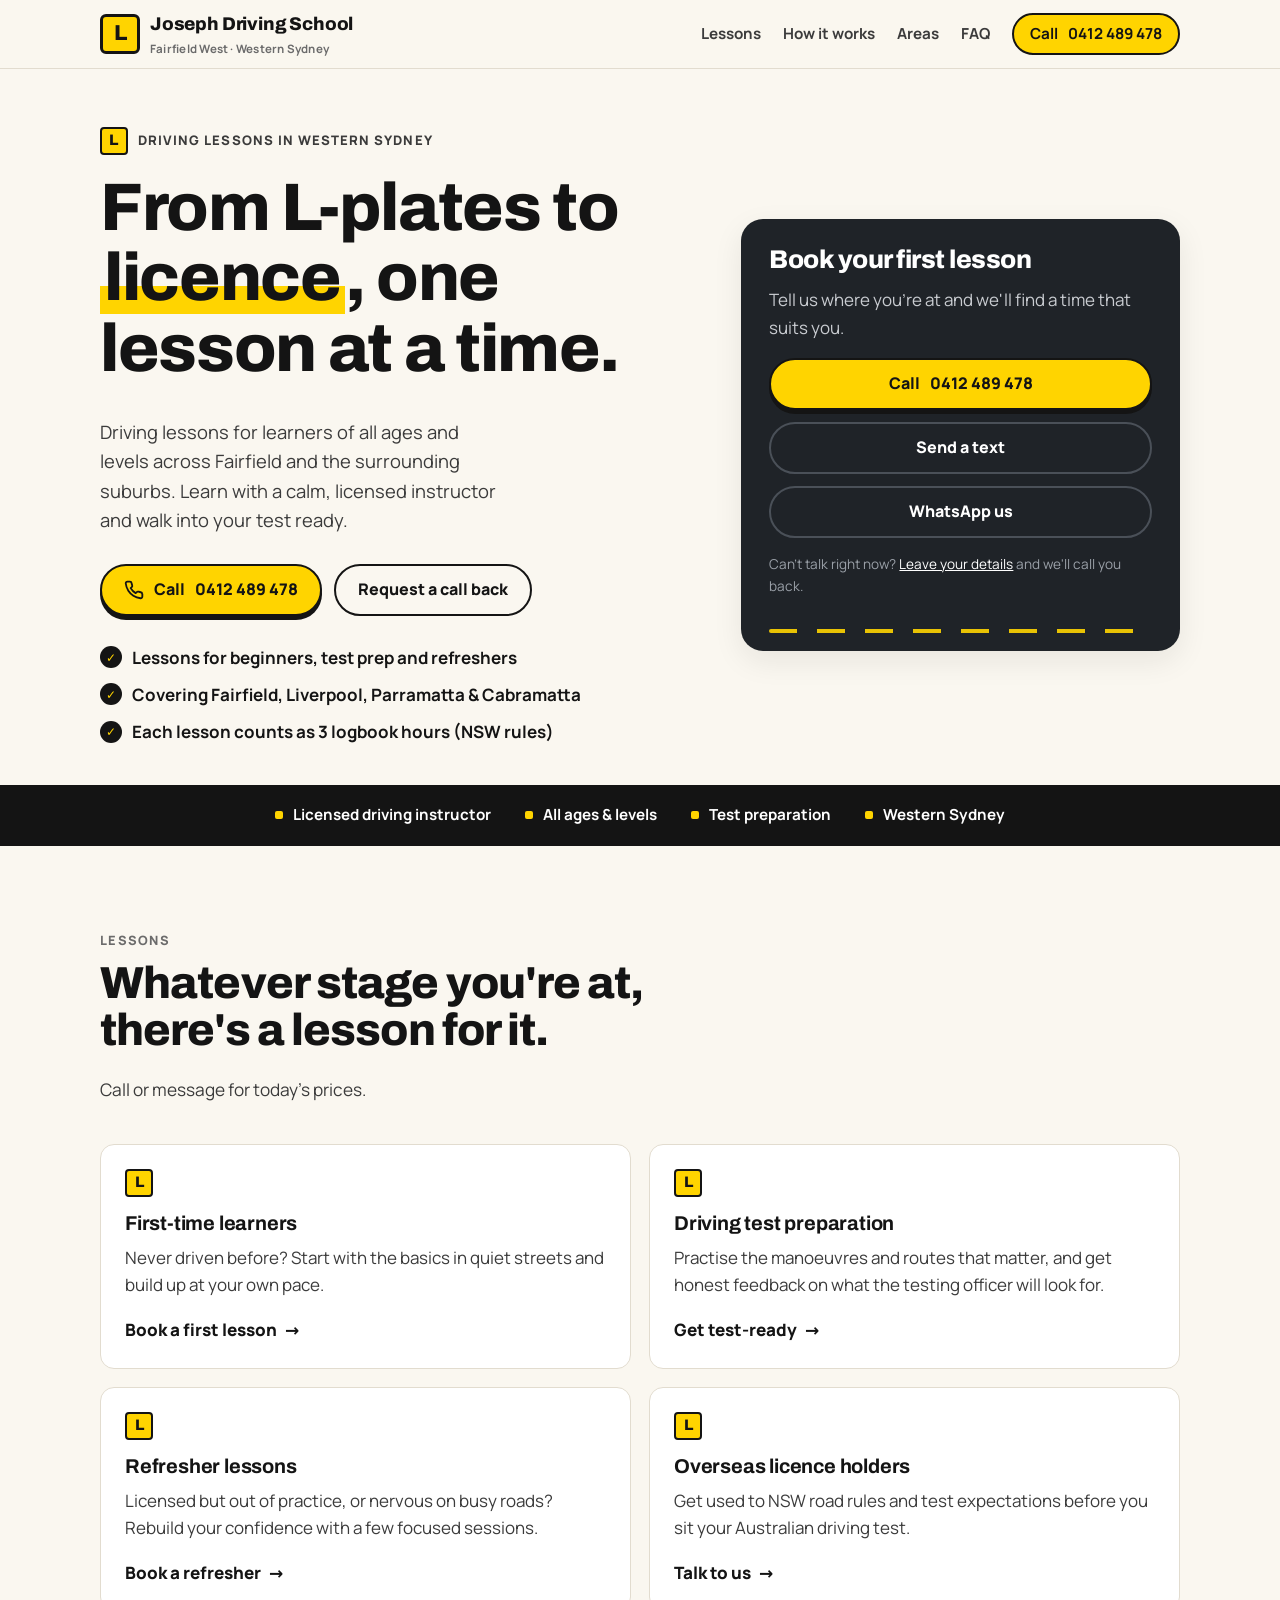
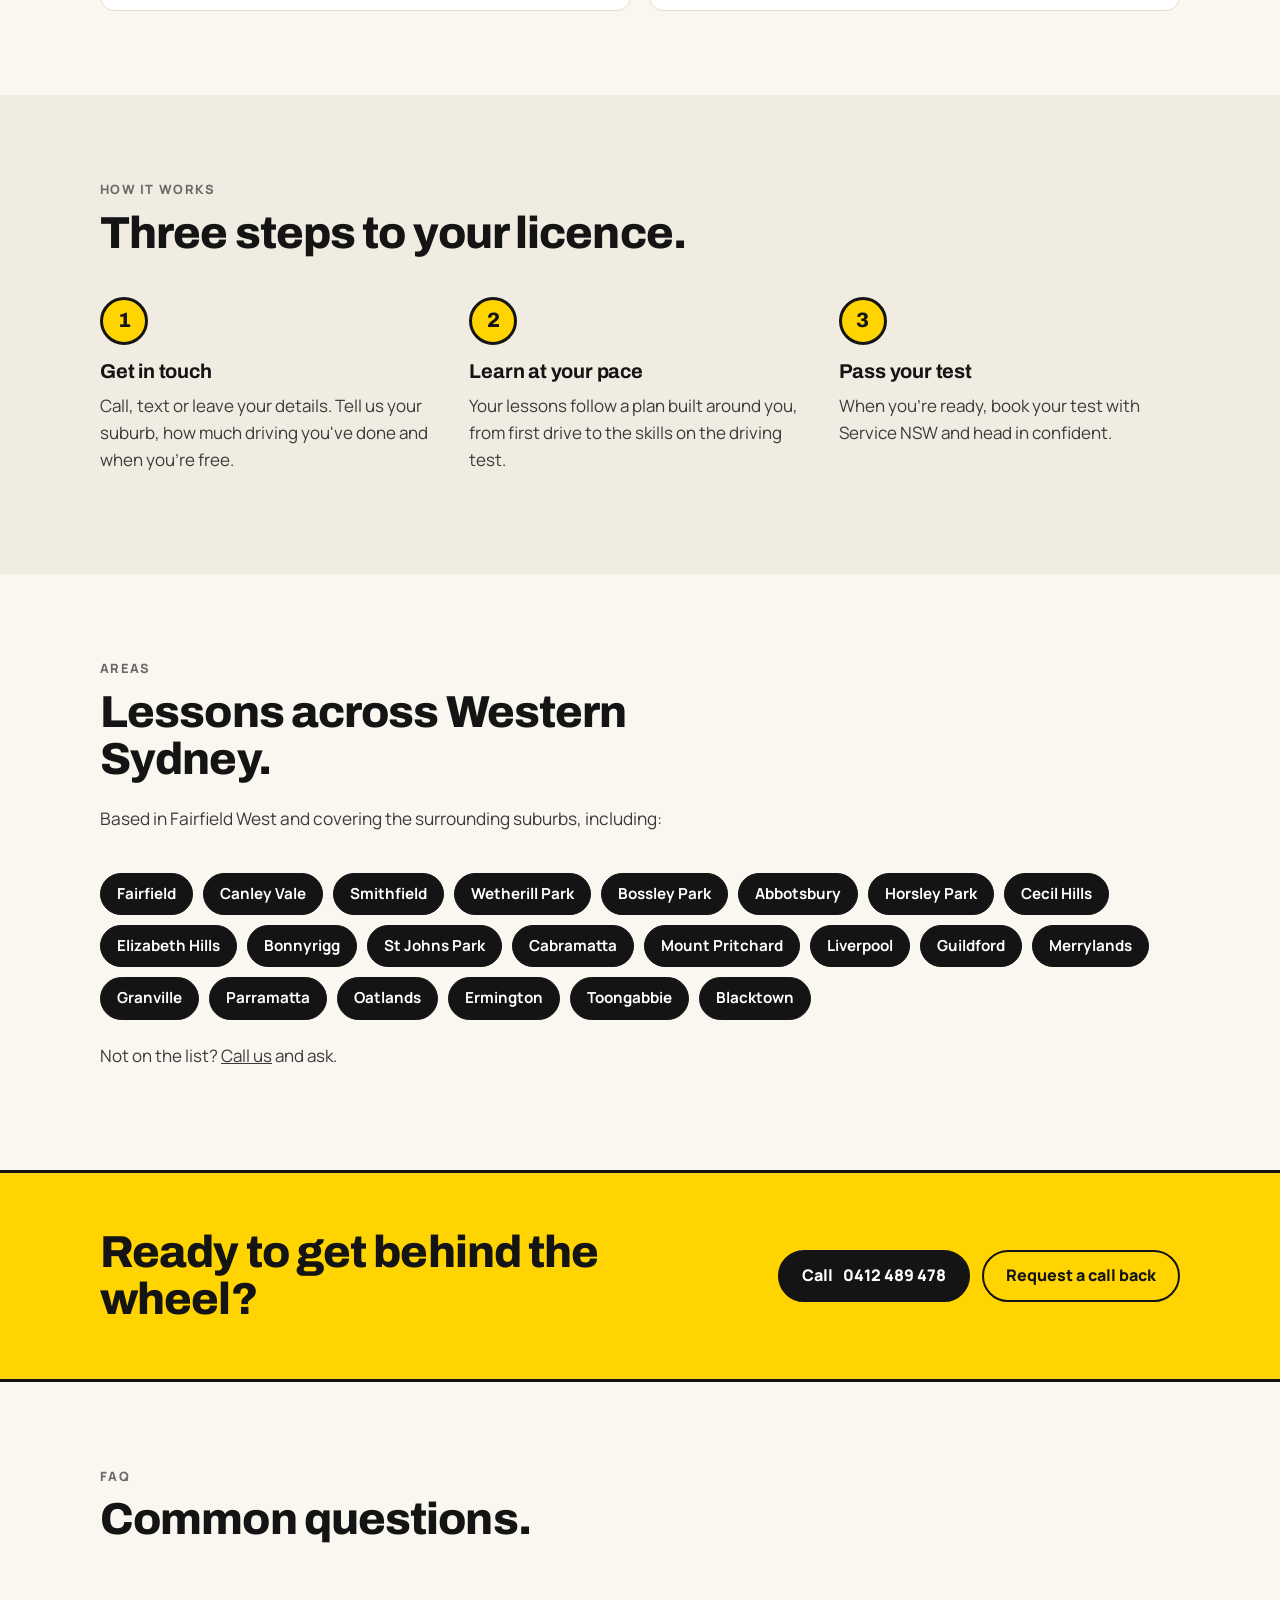
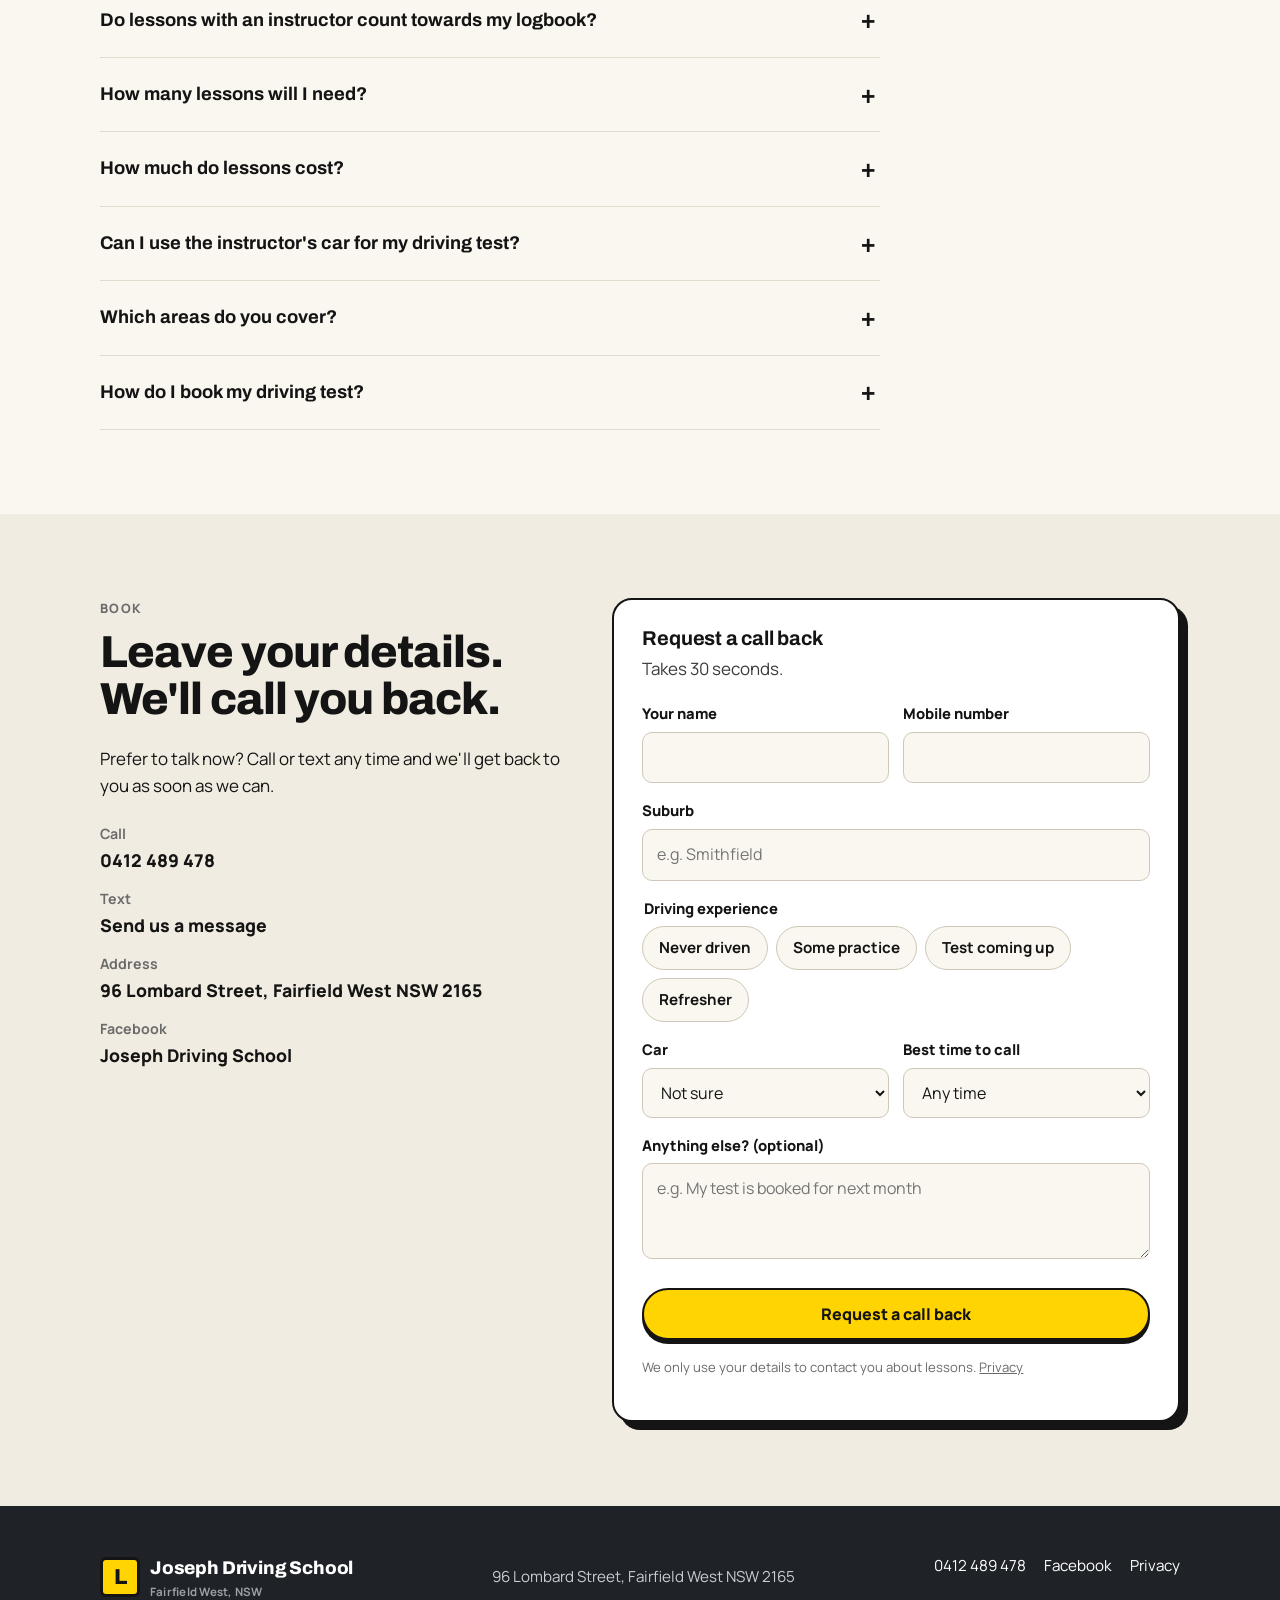
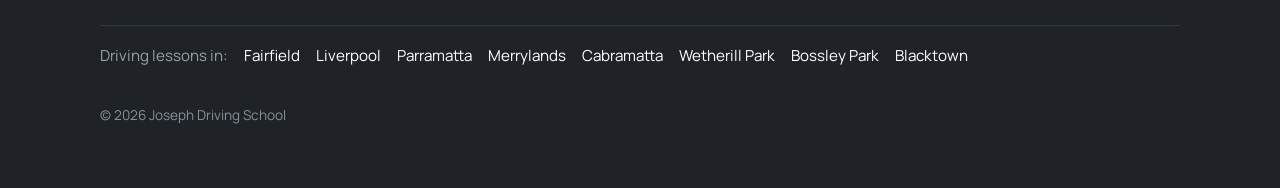
==== index.html @ 8bad1efa "Clickable suburb chips: black with white text Co-Authored-By: Claude Opus 5.5 <noreply@anthropic.com" ====
<!doctype html>
<html lang="en-AU">
<head>
  <meta charset="utf-8">
  <meta name="viewport" content="width=device-width, initial-scale=1">
  <title>Joseph Driving School | Driving Lessons in Fairfield &amp; Western Sydney</title>
  <meta name="description" content="Driving lessons for learners of all ages and levels across Fairfield, Liverpool, Parramatta, Cabramatta and Western Sydney. Call Joseph Driving School on 0412 489 478.">
  <link rel="canonical" href="https://www.josephdrivingschool.com.au/">
  <meta property="og:type" content="website">
  <meta property="og:site_name" content="Joseph Driving School">
  <meta property="og:url" content="https://www.josephdrivingschool.com.au/">
  <meta property="og:title" content="Joseph Driving School | Driving Lessons in Western Sydney">
  <meta property="og:description" content="Driving lessons for all ages and levels across Fairfield and Western Sydney. Call 0412 489 478.">
  <meta property="og:image" content="https://www.josephdrivingschool.com.au/og.png">
  <meta property="og:image:width" content="1200">
  <meta property="og:image:height" content="630">
  <meta property="og:locale" content="en_AU">
  <meta name="twitter:card" content="summary_large_image">
  <meta name="theme-color" content="#ffd400">
  <link rel="icon" href="/favicon.svg" type="image/svg+xml">
  <link rel="apple-touch-icon" href="/apple-touch-icon.png">
  <link rel="manifest" href="/site.webmanifest">
  <link rel="preload" href="/assets/fonts/archivo-latin-800-normal.woff2" as="font" type="font/woff2" crossorigin>
  <link rel="preload" href="/assets/fonts/manrope-latin-400-normal.woff2" as="font" type="font/woff2" crossorigin>
  <link rel="preload" href="/assets/fonts/manrope-latin-800-normal.woff2" as="font" type="font/woff2" crossorigin>
  <link rel="stylesheet" href="/assets/styles.css?v=1a8d9fa7">
  <script type="application/ld+json">[{"@context": "https://schema.org", "@type": "DrivingSchool", "@id": "https://www.josephdrivingschool.com.au/#school", "name": "Joseph Driving School", "url": "https://www.josephdrivingschool.com.au/", "logo": "https://www.josephdrivingschool.com.au/apple-touch-icon.png", "image": "https://www.josephdrivingschool.com.au/og.png", "telephone": "+61412489478", "address": {"@type": "PostalAddress", "streetAddress": "96 Lombard Street", "addressLocality": "Fairfield West", "postalCode": "2165", "addressRegion": "NSW", "addressCountry": "AU"}, "areaServed": [{"@type": "Place", "name": "Fairfield, NSW"}, {"@type": "Place", "name": "Canley Vale, NSW"}, {"@type": "Place", "name": "Smithfield, NSW"}, {"@type": "Place", "name": "Wetherill Park, NSW"}, {"@type": "Place", "name": "Bossley Park, NSW"}, {"@type": "Place", "name": "Abbotsbury, NSW"}, {"@type": "Place", "name": "Horsley Park, NSW"}, {"@type": "Place", "name": "Cecil Hills, NSW"}, {"@type": "Place", "name": "Elizabeth Hills, NSW"}, {"@type": "Place", "name": "Bonnyrigg, NSW"}, {"@type": "Place", "name": "St Johns Park, NSW"}, {"@type": "Place", "name": "Cabramatta, NSW"}, {"@type": "Place", "name": "Mount Pritchard, NSW"}, {"@type": "Place", "name": "Liverpool, NSW"}, {"@type": "Place", "name": "Guildford, NSW"}, {"@type": "Place", "name": "Merrylands, NSW"}, {"@type": "Place", "name": "Granville, NSW"}, {"@type": "Place", "name": "Parramatta, NSW"}, {"@type": "Place", "name": "Oatlands, NSW"}, {"@type": "Place", "name": "Ermington, NSW"}, {"@type": "Place", "name": "Toongabbie, NSW"}, {"@type": "Place", "name": "Blacktown, NSW"}], "sameAs": ["https://www.facebook.com/josephdrivingschool/"], "hasOfferCatalog": {"@type": "OfferCatalog", "name": "Driving lessons", "itemListElement": [{"@type": "Offer", "itemOffered": {"@type": "Service", "name": "Beginner driving lessons"}}, {"@type": "Offer", "itemOffered": {"@type": "Service", "name": "Driving test preparation"}}, {"@type": "Offer", "itemOffered": {"@type": "Service", "name": "Refresher driving lessons"}}, {"@type": "Offer", "itemOffered": {"@type": "Service", "name": "Lessons for overseas licence holders"}}]}}, {"@context": "https://schema.org", "@type": "WebSite", "@id": "https://www.josephdrivingschool.com.au/#website", "name": "Joseph Driving School", "url": "https://www.josephdrivingschool.com.au/", "inLanguage": "en-AU", "publisher": {"@id": "https://www.josephdrivingschool.com.au/#school"}}, {"@context": "https://schema.org", "@type": "FAQPage", "mainEntity": [{"@type": "Question", "name": "Do lessons with an instructor count towards my logbook?", "acceptedAnswer": {"@type": "Answer", "text": "Yes. In NSW, each one-hour lesson with a licensed driving instructor is recorded as three hours in your learner logbook, for up to ten lessons (30 logbook hours)."}}, {"@type": "Question", "name": "How many lessons will I need?", "acceptedAnswer": {"@type": "Answer", "text": "It depends on how much driving you've already done. After your first lesson we'll give you an honest idea of what you need to work on before you're test-ready."}}, {"@type": "Question", "name": "How much do lessons cost?", "acceptedAnswer": {"@type": "Answer", "text": "Call or message us for current prices. We're happy to talk through which lessons suit you."}}, {"@type": "Question", "name": "Can I use the instructor's car for my driving test?", "acceptedAnswer": {"@type": "Answer", "text": "Yes. You can use the instructor's car for your driving test. Let us know your test date when you book and we'll arrange it."}}, {"@type": "Question", "name": "Which areas do you cover?", "acceptedAnswer": {"@type": "Answer", "text": "We're based in Fairfield West and cover nearby suburbs across Western Sydney, including Fairfield, Liverpool, Cabramatta, Merrylands, Parramatta and Blacktown. If you're unsure, give us a call."}}, {"@type": "Question", "name": "How do I book my driving test?", "acceptedAnswer": {"@type": "Answer", "text": "Driving tests are booked through Service NSW. We can help you decide when you're ready to book."}}]}]</script>
</head>
<body>
  <a class="skip" href="#main">Skip to content</a>

  <header class="site-header">
    <div class="wrap">
      <a class="brand" href="/">
        <span class="plate" aria-hidden="true">L</span>
        <span>Joseph Driving School<small>Fairfield West · Western Sydney</small></span>
      </a>
      <nav class="nav" aria-label="Main">
        <a href="#lessons">Lessons</a>
        <a href="#how">How it works</a>
        <a href="#areas">Areas</a>
        <a href="#faq">FAQ</a>
        <a class="btn btn-plate btn-sm" href="tel:+61412489478" data-action="call">Call <span data-phone-text>0412 489 478</span></a>
      </nav>
    </div>
  </header>

  <main id="main">
    <section class="hero">
      <div class="wrap hero-grid">
        <div>
          <span class="eyebrow"><span class="plate sm" aria-hidden="true">L</span> Driving lessons in Western Sydney</span>
          <h1>From L-plates to <em>licence</em>, one lesson at a time.</h1>
          <p class="lede">Driving lessons for learners of all ages and levels across Fairfield and the surrounding suburbs. Learn with a calm, licensed instructor and walk into your test ready.</p>
          <div class="btn-row">
            <a class="btn btn-plate" href="tel:+61412489478" data-action="call">
              <svg viewBox="0 0 24 24" fill="none" stroke="currentColor" stroke-width="2.2" stroke-linecap="round" stroke-linejoin="round" aria-hidden="true"><path d="M22 16.9v3a2 2 0 0 1-2.2 2 19.8 19.8 0 0 1-8.6-3.1 19.5 19.5 0 0 1-6-6A19.8 19.8 0 0 1 2.1 4.2 2 2 0 0 1 4.1 2h3a2 2 0 0 1 2 1.7c.1.9.4 1.8.7 2.7a2 2 0 0 1-.5 2.1L8 9.8a16 16 0 0 0 6 6l1.3-1.3a2 2 0 0 1 2.1-.5c.9.3 1.8.6 2.7.7a2 2 0 0 1 1.7 2z"/></svg>
              Call <span data-phone-text>0412 489 478</span>
            </a>
            <a class="btn btn-ghost" href="#book">Request a call back</a>
          </div>
          <ul class="hero-points">
            <li><span class="tick" aria-hidden="true">✓</span> Lessons for beginners, test prep and refreshers</li>
            <li><span class="tick" aria-hidden="true">✓</span> Covering Fairfield, Liverpool, Parramatta &amp; Cabramatta</li>
            <li><span class="tick" aria-hidden="true">✓</span> Each lesson counts as 3 logbook hours (NSW rules)</li>
          </ul>
        </div>

        <aside class="hero-card" aria-label="Book a lesson">
          <h2>Book your first lesson</h2>
          <p>Tell us where you're at and we'll find a time that suits you.</p>
          <a class="btn btn-plate" href="tel:+61412489478" data-action="call">Call <span data-phone-text>0412 489 478</span></a>
          <a class="btn btn-ghost" href="sms:+61412489478" data-action="sms">Send a text</a>
          <a class="btn btn-ghost hidden" href="#" data-action="whatsapp">WhatsApp us</a>
          <p class="fine">Can't talk right now? <a href="#book" style="color:#fff">Leave your details</a> and we'll call you back.</p>
        </aside>
      </div>
    </section>

    <div class="strip" aria-label="Highlights">
      <div class="wrap">
        <span>Licensed driving instructor</span>
        <span>All ages &amp; levels</span>
        <span>Test preparation</span>
        <span>Western Sydney</span>
      </div>
    </div>

    <section id="lessons">
      <div class="wrap">
        <div class="section-head">
          <span class="kicker">Lessons</span>
          <h2>Whatever stage you're at, there's a lesson for it.</h2>
          <p>Call or message for today's prices.</p>
        </div>
        <div class="cards cards-2x2">
          <article class="card">
            <span class="plate sm" aria-hidden="true">L</span>
            <h3>First-time learners</h3>
            <p>Never driven before? Start with the basics in quiet streets and build up at your own pace.</p>
            <a class="card-cta" href="#book">Book a first lesson</a>
          </article>
          <article class="card">
            <span class="plate sm" aria-hidden="true">L</span>
            <h3>Driving test preparation</h3>
            <p>Practise the manoeuvres and routes that matter, and get honest feedback on what the testing officer will look for.</p>
            <a class="card-cta" href="#book">Get test-ready</a>
          </article>
          <article class="card">
            <span class="plate sm" aria-hidden="true">L</span>
            <h3>Refresher lessons</h3>
            <p>Licensed but out of practice, or nervous on busy roads? Rebuild your confidence with a few focused sessions.</p>
            <a class="card-cta" href="#book">Book a refresher</a>
          </article>
          <article class="card">
            <span class="plate sm" aria-hidden="true">L</span>
            <h3>Overseas licence holders</h3>
            <p>Get used to NSW road rules and test expectations before you sit your Australian driving test.</p>
            <a class="card-cta" href="#book">Talk to us</a>
          </article>
        </div>
      </div>
    </section>

    <section id="how" class="alt">
      <div class="wrap">
        <div class="section-head">
          <span class="kicker">How it works</span>
          <h2>Three steps to your licence.</h2>
        </div>
        <div class="steps">
          <div class="step">
            <h3>Get in touch</h3>
            <p>Call, text or leave your details. Tell us your suburb, how much driving you've done and when you're free.</p>
          </div>
          <div class="step">
            <h3>Learn at your pace</h3>
            <p>Your lessons follow a plan built around you, from first drive to the skills on the driving test.</p>
          </div>
          <div class="step">
            <h3>Pass your test</h3>
            <p>When you're ready, book your test with Service NSW and head in confident.</p>
          </div>
        </div>
      </div>
    </section>

    <section id="areas">
      <div class="wrap">
        <div class="section-head">
          <span class="kicker">Areas</span>
          <h2>Lessons across Western Sydney.</h2>
          <p>Based in Fairfield West and covering the surrounding suburbs, including:</p>
        </div>
        <ul class="areas">
          <li><a href="/driving-lessons/fairfield">Fairfield</a></li><li><a href="/driving-lessons/fairfield">Canley Vale</a></li><li><a href="/driving-lessons/fairfield">Smithfield</a></li><li><a href="/driving-lessons/wetherill-park">Wetherill Park</a></li><li><a href="/driving-lessons/bossley-park">Bossley Park</a></li><li><a href="/driving-lessons/wetherill-park">Abbotsbury</a></li><li><a href="/driving-lessons/wetherill-park">Horsley Park</a></li><li><a href="/driving-lessons/liverpool">Cecil Hills</a></li><li><a href="/driving-lessons/liverpool">Elizabeth Hills</a></li><li><a href="/driving-lessons/liverpool">Bonnyrigg</a></li><li><a href="/driving-lessons/cabramatta">St Johns Park</a></li><li><a href="/driving-lessons/cabramatta">Cabramatta</a></li><li><a href="/driving-lessons/liverpool">Mount Pritchard</a></li><li><a href="/driving-lessons/liverpool">Liverpool</a></li><li><a href="/driving-lessons/fairfield">Guildford</a></li><li><a href="/driving-lessons/merrylands">Merrylands</a></li><li><a href="/driving-lessons/parramatta">Granville</a></li><li><a href="/driving-lessons/parramatta">Parramatta</a></li><li><a href="/driving-lessons/parramatta">Oatlands</a></li><li><a href="/driving-lessons/parramatta">Ermington</a></li><li><a href="/driving-lessons/blacktown">Toongabbie</a></li><li><a href="/driving-lessons/blacktown">Blacktown</a></li>
        </ul>
        <p class="areas-note">Not on the list? <a href="tel:+61412489478" data-action="call">Call us</a> and ask.</p>
      </div>
    </section>

    <div class="cta-band">
      <div class="wrap">
        <h2>Ready to get behind the wheel?</h2>
        <div class="btn-row">
          <a class="btn btn-ink" href="tel:+61412489478" data-action="call">Call <span data-phone-text>0412 489 478</span></a>
          <a class="btn btn-ghost" href="#book">Request a call back</a>
        </div>
      </div>
    </div>

    <section id="faq">
      <div class="wrap">
        <div class="section-head">
          <span class="kicker">FAQ</span>
          <h2>Common questions.</h2>
        </div>
        <div class="faq">
          <details>
            <summary>Do lessons with an instructor count towards my logbook?</summary>
            <p>Yes. In NSW, each one-hour lesson with a licensed driving instructor is recorded as three hours in your learner logbook, for up to ten lessons (30 logbook hours).</p>
          </details>
          <details>
            <summary>How many lessons will I need?</summary>
            <p>It depends on how much driving you've already done. After your first lesson we'll give you an honest idea of what you need to work on before you're test-ready.</p>
          </details>
          <details>
            <summary>How much do lessons cost?</summary>
            <p>Call or message us for current prices. We're happy to talk through which lessons suit you.</p>
          </details>
          <details>
            <summary>Can I use the instructor's car for my driving test?</summary>
            <p>Yes. You can use the instructor's car for your driving test. Let us know your test date when you book and we'll arrange it.</p>
          </details>
          <details>
            <summary>Which areas do you cover?</summary>
            <p>We're based in Fairfield West and cover nearby suburbs across Western Sydney, including Fairfield, Liverpool, Cabramatta, Merrylands, Parramatta and Blacktown. If you're unsure, give us a call.</p>
          </details>
          <details>
            <summary>How do I book my driving test?</summary>
            <p>Driving tests are booked through Service NSW. We can help you decide when you're ready to book.</p>
          </details>
        </div>
      </div>
    </section>

    <section id="book" class="alt">
      <div class="wrap book-grid">
        <div>
          <span class="kicker">Book</span>
          <h2>Leave your details. We'll call you back.</h2>
          <p>Prefer to talk now? Call or text any time and we'll get back to you as soon as we can.</p>
          <ul class="contact-list">
            <li><small>Call</small><a href="tel:+61412489478" data-action="call" data-phone-text>0412 489 478</a></li>
            <li><small>Text</small><a href="sms:+61412489478" data-action="sms">Send us a message</a></li>
            <li><small>Address</small><span class="contact-addr">96 Lombard Street, Fairfield West NSW 2165</span></li>
            <li><small>Facebook</small><a href="https://www.facebook.com/josephdrivingschool/" rel="noopener" target="_blank">Joseph Driving School</a></li>
          </ul>
        </div>

        <form id="booking-form" class="form-card" novalidate>
          <h3>Request a call back</h3>
          <p class="sub">Takes 30 seconds.</p>
          <div class="row-2">
            <div class="field">
              <label for="f-name">Your name</label>
              <input id="f-name" name="name" autocomplete="name" required>
            </div>
            <div class="field">
              <label for="f-phone">Mobile number</label>
              <input id="f-phone" name="phone" type="tel" inputmode="tel" autocomplete="tel" required>
            </div>
          </div>
          <div class="field">
            <label for="f-suburb">Suburb</label>
            <input id="f-suburb" name="suburb" autocomplete="address-level2" placeholder="e.g. Smithfield">
          </div>
          <div class="field">
            <fieldset>
              <legend>Driving experience</legend>
              <div class="choices">
                <label><input type="radio" name="experience" value="Never driven"><span>Never driven</span></label>
                <label><input type="radio" name="experience" value="Some practice"><span>Some practice</span></label>
                <label><input type="radio" name="experience" value="Test coming up"><span>Test coming up</span></label>
                <label><input type="radio" name="experience" value="Refresher"><span>Refresher</span></label>
              </div>
            </fieldset>
          </div>
          <div class="row-2">
            <div class="field">
              <label for="f-trans">Car</label>
              <select id="f-trans" name="transmission">
                <option value="">Not sure</option>
                <option>Automatic</option>
                <option>Manual</option>
              </select>
            </div>
            <div class="field">
              <label for="f-when">Best time to call</label>
              <select id="f-when" name="when">
                <option value="">Any time</option>
                <option>Morning</option>
                <option>Afternoon</option>
                <option>Evening</option>
              </select>
            </div>
          </div>
          <div class="field">
            <label for="f-msg">Anything else? (optional)</label>
            <textarea id="f-msg" name="message" placeholder="e.g. My test is booked for next month"></textarea>
          </div>
          <div class="hp" aria-hidden="true"><label>Company <input name="company" tabindex="-1" autocomplete="off"></label></div>
          <button class="btn btn-plate" type="submit">Request a call back</button>
          <p class="form-msg" role="status" aria-live="polite"></p>
          <div class="fallback" role="alert">
            <strong>One more tap.</strong> Send your details to us by text and we'll call you back.
            <a class="btn btn-ink" href="sms:+61412489478">Send by text</a>
          </div>
          <p class="privacy-note">We only use your details to contact you about lessons. <a href="/privacy">Privacy</a></p>
        </form>
      </div>
    </section>
  </main>

  <footer class="site-footer">
    <div class="wrap">
      <a class="brand" href="/"><span class="plate" aria-hidden="true">L</span><span>Joseph Driving School<small>Fairfield West, NSW</small></span></a>
      <address class="footer-address">96 Lombard Street, Fairfield West NSW 2165</address>
      <ul class="footer-links">
        <li><a href="tel:+61412489478" data-action="call" data-phone-text>0412 489 478</a></li>
        <li><a href="https://www.facebook.com/josephdrivingschool/" rel="noopener" target="_blank">Facebook</a></li>
        <li><a href="/privacy">Privacy</a></li>
      </ul>
      <nav class="footer-areas" aria-label="Areas we cover">
        <span>Driving lessons in:</span>
        <ul><li><a href="/driving-lessons/fairfield">Fairfield</a></li><li><a href="/driving-lessons/liverpool">Liverpool</a></li><li><a href="/driving-lessons/parramatta">Parramatta</a></li><li><a href="/driving-lessons/merrylands">Merrylands</a></li><li><a href="/driving-lessons/cabramatta">Cabramatta</a></li><li><a href="/driving-lessons/wetherill-park">Wetherill Park</a></li><li><a href="/driving-lessons/bossley-park">Bossley Park</a></li><li><a href="/driving-lessons/blacktown">Blacktown</a></li></ul>
      </nav>
      <p class="copy">© <span data-year>2026</span> Joseph Driving School</p>
    </div>
  </footer>

  <div class="mobile-bar">
    <a class="btn btn-plate" href="tel:+61412489478" data-action="call">Call now</a>
    <a class="btn btn-ink" href="#book">Call back</a>
  </div>

  <script src="/assets/config.js?v=1a8d9fa7"></script>
  <script src="/assets/site.js?v=1a8d9fa7" defer></script>
</body>
</html>
---- assets/styles.css ----
@font-face { font-family: "Archivo"; font-style: normal; font-weight: 700; font-display: optional; src: url(/assets/fonts/archivo-latin-700-normal.woff2) format("woff2"); }
@font-face { font-family: "Archivo"; font-style: normal; font-weight: 800 900; font-display: optional; src: url(/assets/fonts/archivo-latin-800-normal.woff2) format("woff2"); }
@font-face { font-family: "Manrope"; font-style: normal; font-weight: 400 500; font-display: optional; src: url(/assets/fonts/manrope-latin-400-normal.woff2) format("woff2"); }
@font-face { font-family: "Manrope"; font-style: normal; font-weight: 600 700; font-display: optional; src: url(/assets/fonts/manrope-latin-700-normal.woff2) format("woff2"); }
@font-face { font-family: "Manrope"; font-style: normal; font-weight: 800 900; font-display: optional; src: url(/assets/fonts/manrope-latin-800-normal.woff2) format("woff2"); }

:root {
  --ink: #141414;
  --ink-soft: #3b3b3b;
  --muted: #6b6b6b;
  --paper: #faf7f0;
  --paper-2: #f1ece1;
  --white: #ffffff;
  --plate: #ffd400;
  --plate-deep: #e6bf00;
  --road: #1f2328;
  --line: #e2dccf;
  --ok: #1d7a3e;
  --err: #b42318;
  --radius: 14px;
  --shadow: 0 10px 30px rgba(20, 20, 20, 0.08);
  --max: 1120px;
  --font-head: "Archivo", "Arial Narrow", Arial, sans-serif;
  --font-body: "Manrope", system-ui, -apple-system, "Segoe UI", Roboto, sans-serif;
}

*,
*::before,
*::after { box-sizing: border-box; }

html { scroll-behavior: smooth; -webkit-text-size-adjust: 100%; }

body {
  margin: 0;
  background: var(--paper);
  color: var(--ink);
  font-family: var(--font-body);
  font-size: 17px;
  line-height: 1.6;
}

img { max-width: 100%; display: block; }

a { color: inherit; }

h1, h2, h3 {
  font-family: var(--font-head);
  line-height: 1.05;
  letter-spacing: -0.02em;
  margin: 0 0 0.5em;
}

h1 { font-size: clamp(2.4rem, 6vw, 4.2rem); font-weight: 800; }
h2 { font-size: clamp(1.9rem, 4vw, 2.8rem); font-weight: 800; }
h3 { font-size: 1.25rem; font-weight: 700; letter-spacing: -0.01em; }

p { margin: 0 0 1em; }

.wrap { width: 100%; max-width: var(--max); margin: 0 auto; padding: 0 20px; }

.skip {
  position: absolute; left: -999px; top: 8px;
  background: var(--plate); color: var(--ink); padding: 8px 14px; border-radius: 8px; z-index: 100;
}
.skip:focus { left: 8px; }

/* ---------- L-plate mark ---------- */
.plate {
  display: inline-grid;
  place-items: center;
  width: 40px; height: 40px;
  background: var(--plate);
  color: var(--ink);
  border: 3px solid var(--ink);
  border-radius: 6px;
  font-family: var(--font-head);
  font-weight: 900;
  font-size: 1.35rem;
  line-height: 1;
  flex: none;
}
.plate.sm { width: 28px; height: 28px; font-size: 0.95rem; border-width: 2px; border-radius: 4px; }

/* ---------- Header ---------- */
.site-header {
  position: sticky; top: 0; z-index: 50;
  background: rgba(250, 247, 240, 0.94);
  backdrop-filter: saturate(140%) blur(8px);
  border-bottom: 1px solid var(--line);
}
.site-header .wrap { display: flex; align-items: center; justify-content: space-between; gap: 16px; height: 68px; }
.brand { display: flex; align-items: center; gap: 10px; text-decoration: none; font-family: var(--font-head); font-weight: 800; font-size: 1.15rem; letter-spacing: -0.01em; }
.brand small { display: block; font-family: var(--font-body); font-weight: 600; font-size: 0.72rem; color: var(--muted); letter-spacing: 0.02em; }
@media (max-width: 600px) {
  .site-header .wrap { height: 60px; gap: 10px; }
  .site-header .brand { font-size: 1rem; line-height: 1.15; white-space: nowrap; min-width: 0; }
  .site-header .brand > span:last-child { overflow: hidden; text-overflow: ellipsis; }
  .site-header .brand small { display: none; }
  .site-header .plate { width: 34px; height: 34px; font-size: 1.1rem; }
  /* The sticky bottom bar already shows the number, so the header button just says "Call". */
  .site-header .btn [data-phone-text] { display: none; }
  .site-header .btn-sm { min-height: 40px; padding: 0 16px; }
  .eyebrow { font-size: 0.74rem; letter-spacing: 0.06em; margin-bottom: 14px; }
  .hero { padding-top: 28px; }
  section { padding: 64px 0; }
}
@media (max-width: 340px) {
  .site-header .brand > span:last-child { display: none; }
}
.nav { display: flex; align-items: center; gap: 22px; }
.nav a { text-decoration: none; font-weight: 600; font-size: 0.95rem; color: var(--ink-soft); }
.nav a:hover { color: var(--ink); }
.nav .btn { color: var(--ink); }
@media (max-width: 860px) { .nav a:not(.btn) { display: none; } }

/* ---------- Buttons ---------- */
.btn {
  display: inline-flex; align-items: center; justify-content: center; gap: 10px;
  min-height: 52px; padding: 0 22px;
  border-radius: 999px; border: 2px solid var(--ink);
  font-family: var(--font-body); font-weight: 800; font-size: 1rem;
  text-decoration: none; cursor: pointer;
  transition: transform 0.12s ease, background 0.12s ease, box-shadow 0.12s ease;
  white-space: nowrap;
}
.btn:active { transform: translateY(1px); }
.btn-plate { background: var(--plate); color: var(--ink); box-shadow: 0 4px 0 var(--ink); }
.btn-plate:hover { background: var(--plate-deep); }
.btn-ink { background: var(--ink); color: var(--white); }
.btn-ink:hover { background: #000; }
.btn-ghost { background: transparent; color: var(--ink); }
.btn-ghost:hover { background: var(--white); }
.btn-sm { min-height: 42px; padding: 0 16px; font-size: 0.92rem; box-shadow: none; }
.btn svg { width: 20px; height: 20px; flex: none; }
.btn-row { display: flex; flex-wrap: wrap; gap: 12px; }

/* ---------- Hero ---------- */
.hero { padding: 56px 0 40px; position: relative; overflow: hidden; }
.hero-grid { display: grid; grid-template-columns: 1.15fr 0.85fr; gap: 48px; align-items: center; }
@media (max-width: 900px) { .hero-grid { grid-template-columns: 1fr; gap: 32px; } }
.eyebrow {
  display: inline-flex; align-items: center; gap: 10px;
  font-weight: 800; font-size: 0.82rem; letter-spacing: 0.08em; text-transform: uppercase;
  color: var(--ink-soft); margin-bottom: 18px;
}
.hero h1 em { font-style: normal; background: linear-gradient(transparent 62%, var(--plate) 62%); padding: 0 4px; }
.lede { font-size: 1.15rem; color: var(--ink-soft); max-width: 36ch; margin-bottom: 28px; }
.hero-points { list-style: none; padding: 0; margin: 28px 0 0; display: grid; gap: 10px; }
.hero-points li { display: flex; align-items: center; gap: 10px; font-weight: 600; }
.tick { width: 22px; height: 22px; flex: none; border-radius: 50%; background: var(--ink); color: var(--plate); display: grid; place-items: center; font-size: 0.75rem; font-weight: 900; }

.hero-card {
  background: var(--road);
  color: var(--white);
  border-radius: 22px;
  padding: 28px;
  position: relative;
  box-shadow: var(--shadow);
}
.hero-card::after {
  content: ""; position: absolute; left: 28px; right: 28px; bottom: 18px; height: 4px;
  background: repeating-linear-gradient(90deg, var(--plate) 0 28px, transparent 28px 48px);
  border-radius: 2px; opacity: 0.9;
}
.hero-card h2 { font-size: 1.6rem; color: var(--white); }
.hero-card p { color: #c9ccd1; }
.hero-card .btn { width: 100%; }
.hero-card .btn + .btn { margin-top: 12px; }
.hero-card .btn-ghost { color: var(--white); border-color: #4a5058; }
.hero-card .btn-ghost:hover { background: #2a2f35; }
.hero-card .fine { font-size: 0.85rem; color: #9aa0a8; margin: 16px 0 26px; }

/* ---------- Strip ---------- */
.strip { background: var(--ink); color: var(--white); }
.strip .wrap { display: flex; flex-wrap: wrap; gap: 14px 34px; justify-content: center; padding: 18px 20px; font-weight: 700; font-size: 0.95rem; }
.strip span { display: inline-flex; align-items: center; gap: 10px; }
.strip span::before { content: ""; width: 8px; height: 8px; background: var(--plate); border-radius: 2px; }

/* ---------- Sections ---------- */
section { padding: 84px 0; }
section.alt { background: var(--paper-2); }
.section-head { max-width: 640px; margin-bottom: 40px; }
.section-head p { color: var(--ink-soft); font-size: 1.08rem; }
.kicker { font-weight: 800; font-size: 0.8rem; letter-spacing: 0.1em; text-transform: uppercase; color: var(--muted); margin-bottom: 10px; display: block; }

.cards { display: grid; grid-template-columns: repeat(3, 1fr); gap: 18px; }
@media (max-width: 900px) { .cards { grid-template-columns: repeat(2, 1fr); } }
@media (max-width: 600px) { .cards { grid-template-columns: 1fr; } }
.card {
  background: var(--white); border: 1px solid var(--line); border-radius: var(--radius);
  padding: 24px; display: flex; flex-direction: column;
}
.card p { color: var(--ink-soft); margin-bottom: 18px; }
.card .card-cta { margin-top: auto; font-weight: 800; text-decoration: none; display: inline-flex; gap: 8px; align-items: center; }
.card .card-cta::after { content: "→"; transition: transform 0.12s ease; }
.card .card-cta:hover::after { transform: translateX(3px); }
.card .plate { margin-bottom: 16px; }

/* Steps */
.steps { display: grid; grid-template-columns: repeat(3, 1fr); gap: 28px; counter-reset: step; }
@media (max-width: 800px) { .steps { grid-template-columns: 1fr; } }
.step { position: relative; padding-top: 64px; }
.step::before {
  counter-increment: step; content: counter(step);
  position: absolute; top: 0; left: 0;
  width: 48px; height: 48px; border-radius: 50%;
  background: var(--plate); border: 3px solid var(--ink);
  display: grid; place-items: center;
  font-family: var(--font-head); font-weight: 900; font-size: 1.3rem;
}
.step p { color: var(--ink-soft); }

/* Areas */
.areas { display: flex; flex-wrap: wrap; gap: 10px; list-style: none; padding: 0; margin: 0; }
.areas li { background: var(--white); border: 1px solid var(--line); border-radius: 999px; padding: 8px 16px; font-weight: 700; font-size: 0.95rem; }
.areas-note { margin-top: 22px; color: var(--ink-soft); }

/* FAQ */
.faq { max-width: 780px; }
.faq details { border-bottom: 1px solid var(--line); }
.faq summary {
  list-style: none; cursor: pointer; padding: 22px 40px 22px 0; position: relative;
  font-family: var(--font-head); font-weight: 700; font-size: 1.15rem;
}
.faq summary::-webkit-details-marker { display: none; }
.faq summary::after {
  content: "+"; position: absolute; right: 4px; top: 50%; transform: translateY(-50%);
  font-size: 1.6rem; font-weight: 400;
}
.faq details[open] summary::after { content: "–"; }
.faq details p { color: var(--ink-soft); padding-bottom: 18px; max-width: 64ch; }

/* ---------- Booking form ---------- */
.book-grid { display: grid; grid-template-columns: 0.9fr 1.1fr; gap: 48px; align-items: start; }
@media (max-width: 900px) { .book-grid { grid-template-columns: 1fr; gap: 28px; } }
.form-card {
  background: var(--white); border: 2px solid var(--ink); border-radius: 20px;
  padding: 28px; box-shadow: 8px 8px 0 var(--ink);
}
@media (max-width: 600px) { .form-card { padding: 22px; box-shadow: 5px 5px 0 var(--ink); } }
.form-card h2, .form-card h3 { margin-bottom: 6px; }
.form-card .sub { color: var(--ink-soft); margin-bottom: 20px; }
.field { margin-bottom: 16px; }
.field label, .field legend { display: block; font-weight: 800; font-size: 0.92rem; margin-bottom: 6px; }
.field input, .field select, .field textarea {
  width: 100%; min-height: 50px; padding: 12px 14px;
  border: 1.5px solid #cfc8b8; border-radius: 10px; background: var(--paper);
  font: inherit; font-size: 1rem; color: var(--ink);
}
.field textarea { min-height: 96px; resize: vertical; }
.field input:focus, .field select:focus, .field textarea:focus { outline: 3px solid var(--plate); outline-offset: 1px; border-color: var(--ink); background: var(--white); }
.field fieldset { border: 0; padding: 0; margin: 0; }
.row-2 { display: grid; grid-template-columns: 1fr 1fr; gap: 14px; }
@media (max-width: 520px) { .row-2 { grid-template-columns: 1fr; } }
.choices { display: flex; flex-wrap: wrap; gap: 8px; }
.choices label { margin: 0; position: relative; }
.field .choices input { position: absolute; inset: 0; width: 1px; height: 1px; min-height: 0; padding: 0; margin: 0; border: 0; opacity: 0; pointer-events: none; }
.choices span {
  display: inline-flex; align-items: center; min-height: 44px; padding: 0 16px;
  border: 1.5px solid #cfc8b8; border-radius: 999px; background: var(--paper);
  font-weight: 700; font-size: 0.95rem; cursor: pointer;
}
.choices input:checked + span { background: var(--plate); border-color: var(--ink); }
.choices input:focus-visible + span { outline: 3px solid var(--ink); outline-offset: 2px; }
.hp { position: absolute; left: -9999px; width: 1px; height: 1px; overflow: hidden; }
.form-card .btn { width: 100%; margin-top: 6px; }
.form-msg { margin-top: 14px; font-weight: 700; }
.form-msg.err { color: var(--err); }
.form-alt { margin-top: 18px; padding-top: 18px; border-top: 1px dashed var(--line); font-size: 0.95rem; color: var(--ink-soft); }
.form-alt a { font-weight: 800; }
.fallback { display: none; margin-top: 16px; padding: 16px; background: var(--paper-2); border-radius: 12px; }
.fallback.show { display: block; }
.fallback .btn { margin-top: 10px; }
.privacy-note { font-size: 0.82rem; color: var(--muted); margin-top: 12px; }

.contact-list { list-style: none; padding: 0; margin: 24px 0 0; display: grid; gap: 14px; }
.contact-list a { font-weight: 800; text-decoration: none; font-size: 1.1rem; }
.contact-list small { display: block; color: var(--muted); font-weight: 600; }

/* ---------- CTA band ---------- */
.cta-band { background: var(--plate); border-top: 3px solid var(--ink); border-bottom: 3px solid var(--ink); padding: 56px 0; }
.cta-band .wrap { display: flex; flex-wrap: wrap; align-items: center; justify-content: space-between; gap: 24px; }
.cta-band h2 { margin: 0; max-width: 18ch; }

/* ---------- Footer ---------- */
.site-footer { background: var(--road); color: #c9ccd1; padding: 48px 0 110px; font-size: 0.95rem; }
.site-footer .wrap { display: flex; flex-wrap: wrap; justify-content: space-between; gap: 24px; }
.site-footer a { color: var(--white); text-decoration: none; }
.site-footer a:hover { text-decoration: underline; }
.site-footer .brand { color: var(--white); }
.site-footer .brand small { color: #9aa0a8; }
.footer-links { display: flex; flex-wrap: wrap; gap: 18px; list-style: none; padding: 0; margin: 0; }
.copy { width: 100%; color: #8a9099; font-size: 0.85rem; margin-top: 12px; }
@media (min-width: 761px) { .site-footer { padding-bottom: 48px; } }

/* ---------- Sticky mobile action bar ---------- */
.mobile-bar {
  position: fixed; left: 0; right: 0; bottom: 0; z-index: 60;
  display: none; gap: 10px; padding: 10px 12px calc(10px + env(safe-area-inset-bottom));
  background: var(--white); border-top: 2px solid var(--ink);
}
.mobile-bar .btn { flex: 1; min-height: 50px; padding: 0 12px; box-shadow: none; }
@media (max-width: 760px) { .mobile-bar { display: flex; } }

/* ---------- Simple pages ---------- */
.page { padding: 72px 0 96px; }
.page .wrap { max-width: 760px; }
.page h2 { font-size: 1.5rem; margin-top: 1.6em; }
.center { text-align: center; }
.big-plate { width: 84px; height: 84px; font-size: 2.6rem; border-width: 5px; border-radius: 10px; margin: 0 auto 24px; }

/* Landing-page tweaks */
.lp .site-header .nav a:not(.btn) { display: none; }
.lp .hero { padding-top: 36px; }
.lp .hero-grid { grid-template-columns: 1fr 1fr; align-items: start; }
@media (max-width: 900px) { .lp .hero-grid { grid-template-columns: 1fr; } }
.lp .lede { max-width: 42ch; }
.lp section { padding: 64px 0; }

/* Breadcrumbs */
.crumbs { padding-top: 18px; font-size: 0.88rem; color: var(--muted); }
.crumbs a { color: var(--ink-soft); }
.crumbs + .hero { padding-top: 24px; }

/* Long-form copy */
.prose { max-width: 760px; }
.prose p { color: var(--ink-soft); font-size: 1.06rem; }
.prose h3 { margin-top: 1.6em; }
.tick-list { list-style: none; padding: 0; margin: 0; display: grid; gap: 10px; }
.tick-list li { display: flex; gap: 10px; align-items: baseline; font-weight: 600; }
.tick-list li::before { content: "✓"; display: inline-grid; place-items: center; width: 22px; height: 22px; flex: none; border-radius: 50%; background: var(--ink); color: var(--plate); font-size: 0.72rem; font-weight: 900; }

/* Linked area chips */
.areas a { text-decoration: none; }
.areas.linked li, .areas li:has(a) { background: var(--ink); border-color: var(--ink); }
.areas.linked a, .areas li a { color: var(--white); }
.areas li:has(a):hover { background: #000; }
.areas-note + .areas.linked { margin-top: 10px; }

/* Footer area links */
.footer-areas { width: 100%; display: flex; flex-wrap: wrap; gap: 8px 16px; align-items: center; padding-top: 18px; border-top: 1px solid #353a41; }
.footer-areas span { color: #9aa0a8; }
.footer-areas ul { display: flex; flex-wrap: wrap; gap: 8px 16px; list-style: none; padding: 0; margin: 0; }

.hidden { display: none !important; }

@media (prefers-reduced-motion: reduce) {
  html { scroll-behavior: auto; }
  * { transition: none !important; }
}

/* Business address */
.footer-address { font-style: normal; color: #c9ccd1; align-self: center; }
.contact-addr { font-weight: 800; font-size: 1.1rem; }

/* Homepage area chips: all clickable, one consistent style */
/* Every clickable suburb chip: black with white text, yellow on hover */
.areas li:has(a) { background: var(--ink); border-color: var(--ink); padding: 0; }
.areas li a { display: block; padding: 8px 16px; color: var(--white); text-decoration: none; }
.areas li:has(a):hover { background: var(--plate); border-color: var(--ink); }
.areas li:has(a):hover a { color: var(--ink); }

/* Four lesson cards: 2 x 2 on desktop */
@media (min-width: 901px) { .cards.cards-2x2 { grid-template-columns: repeat(2, 1fr); } }
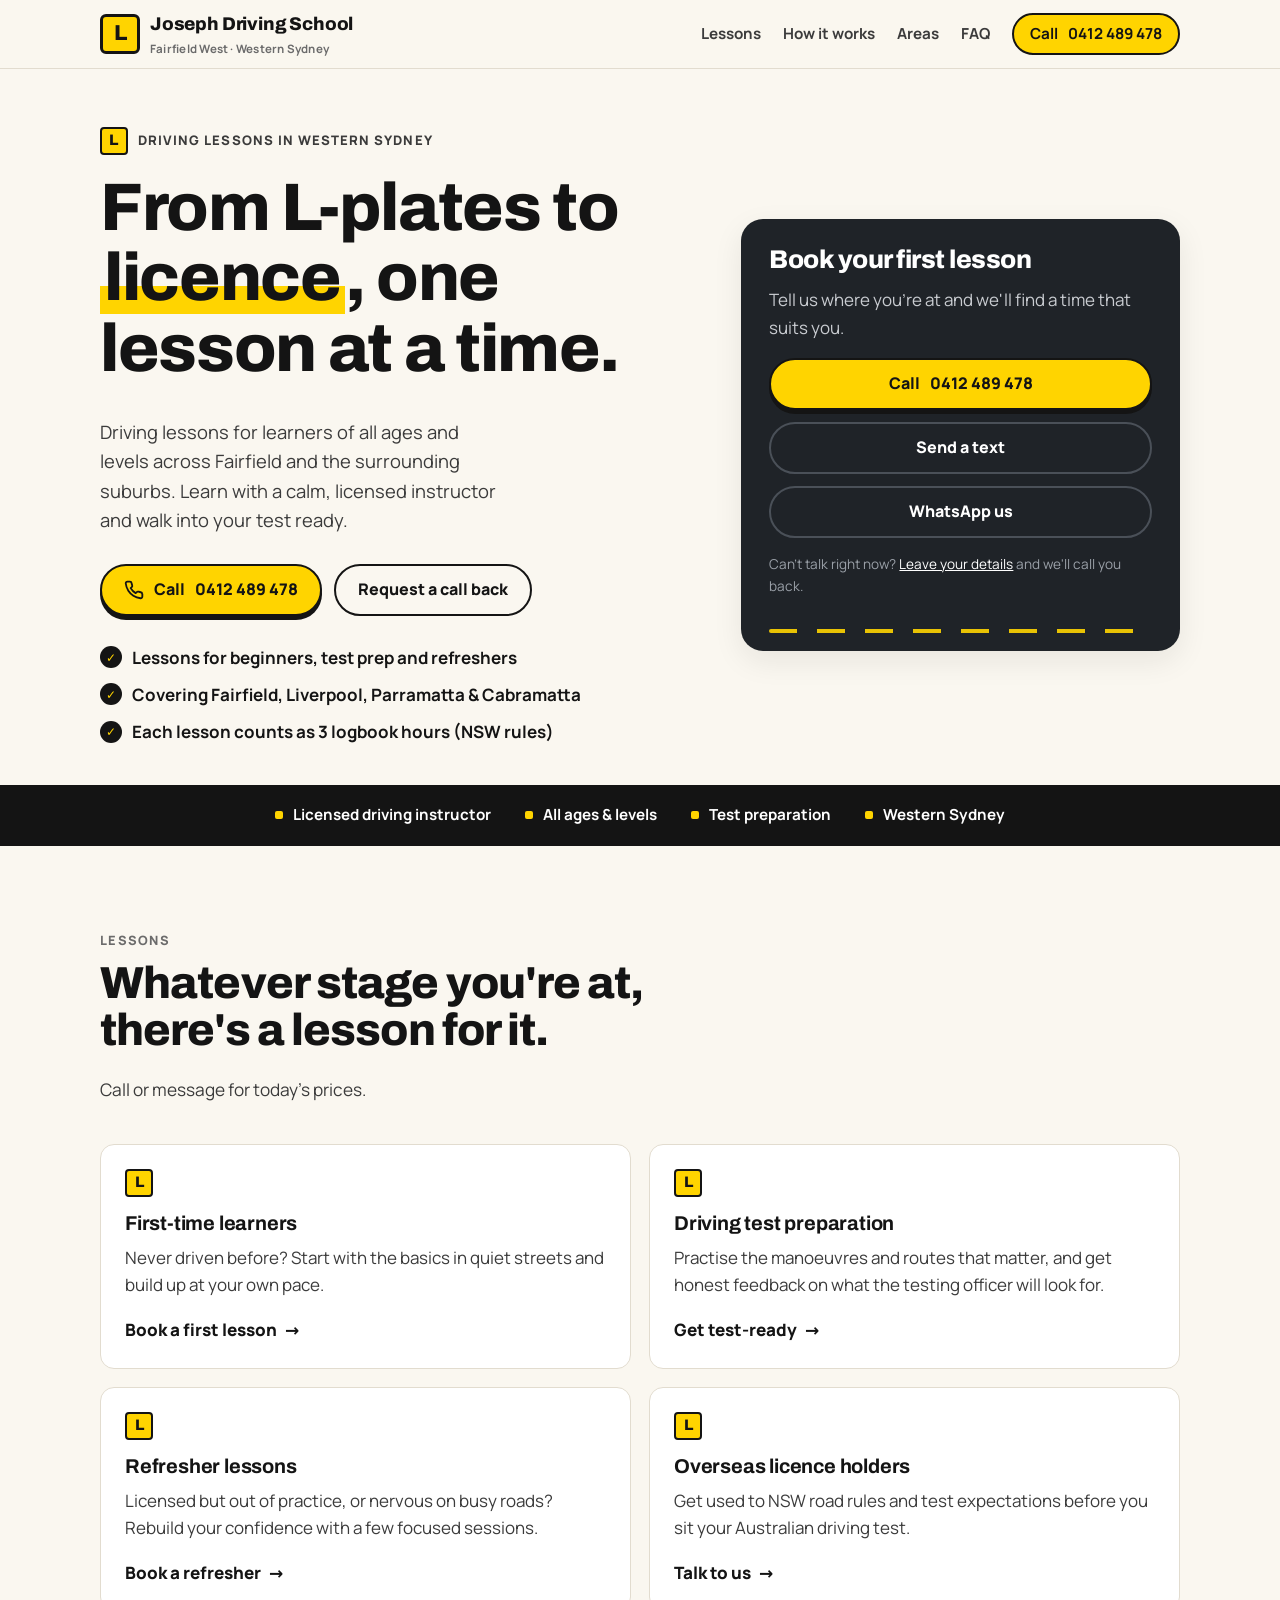
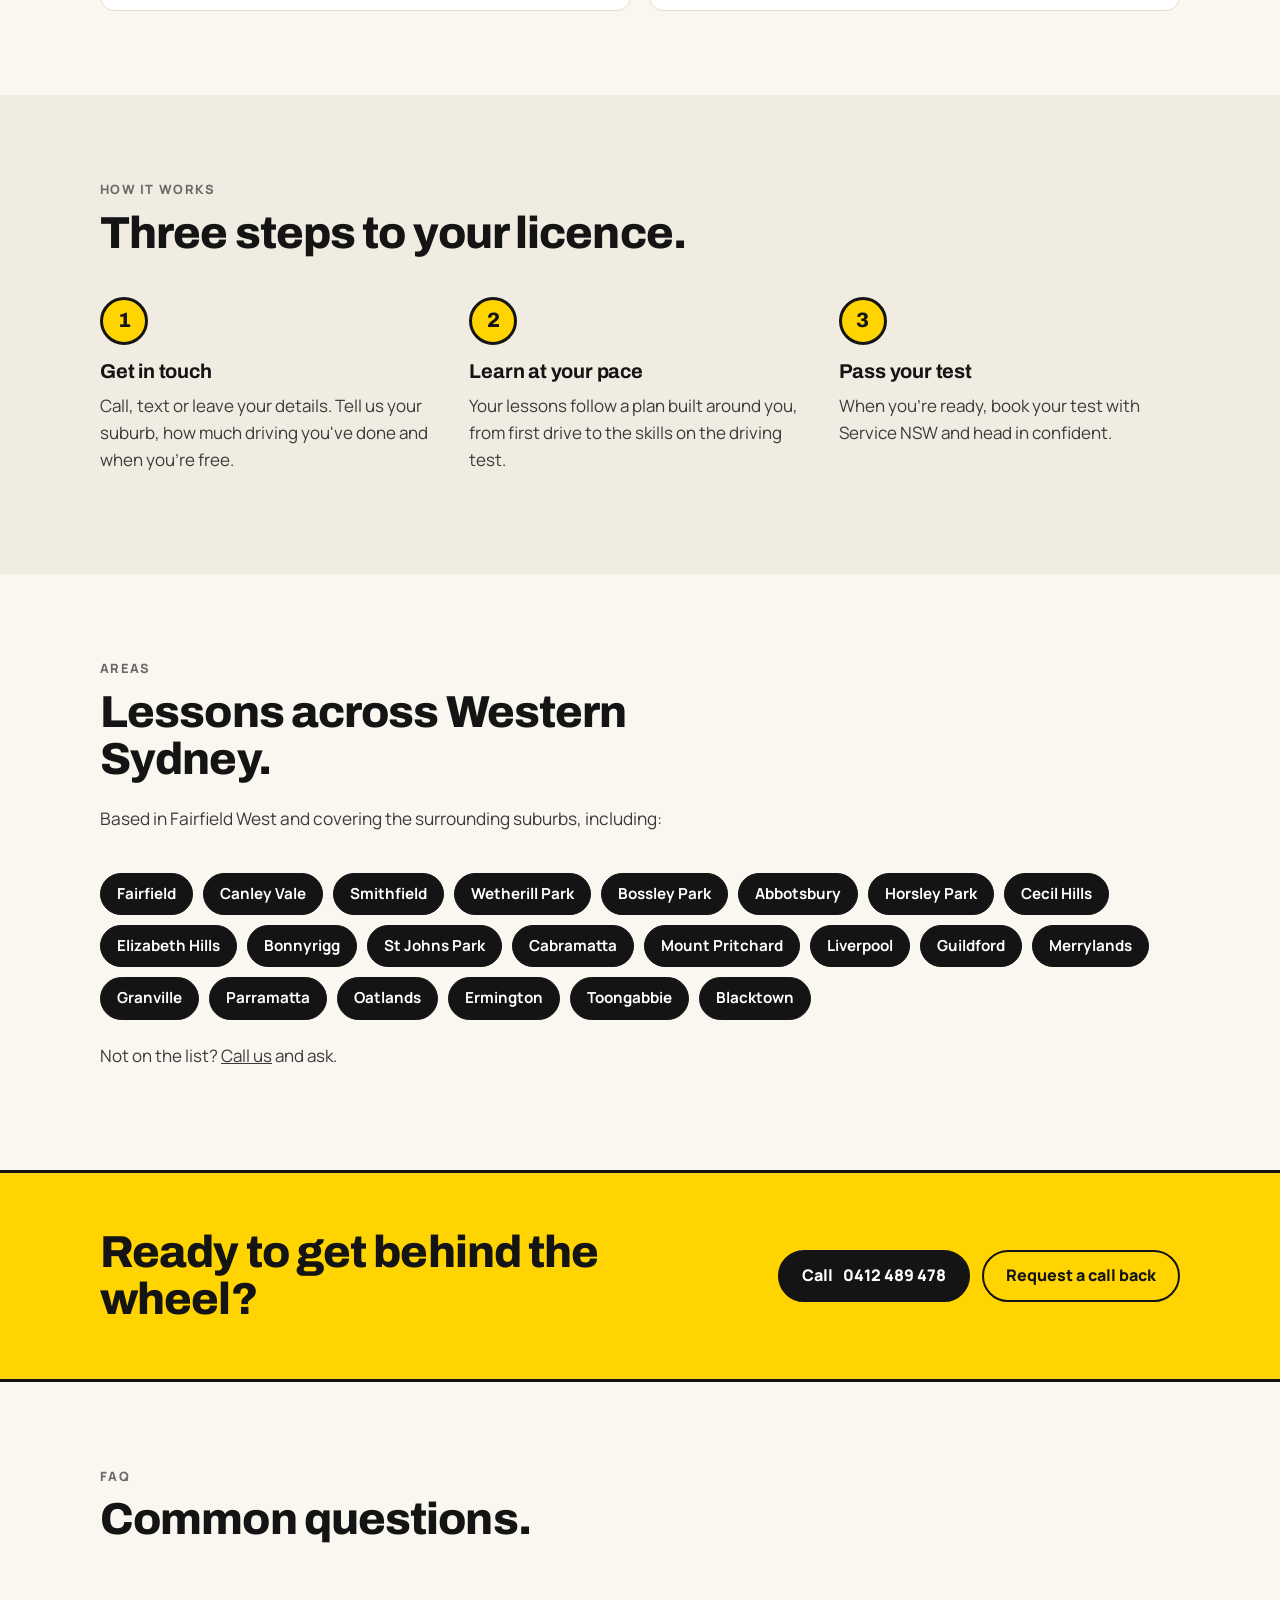
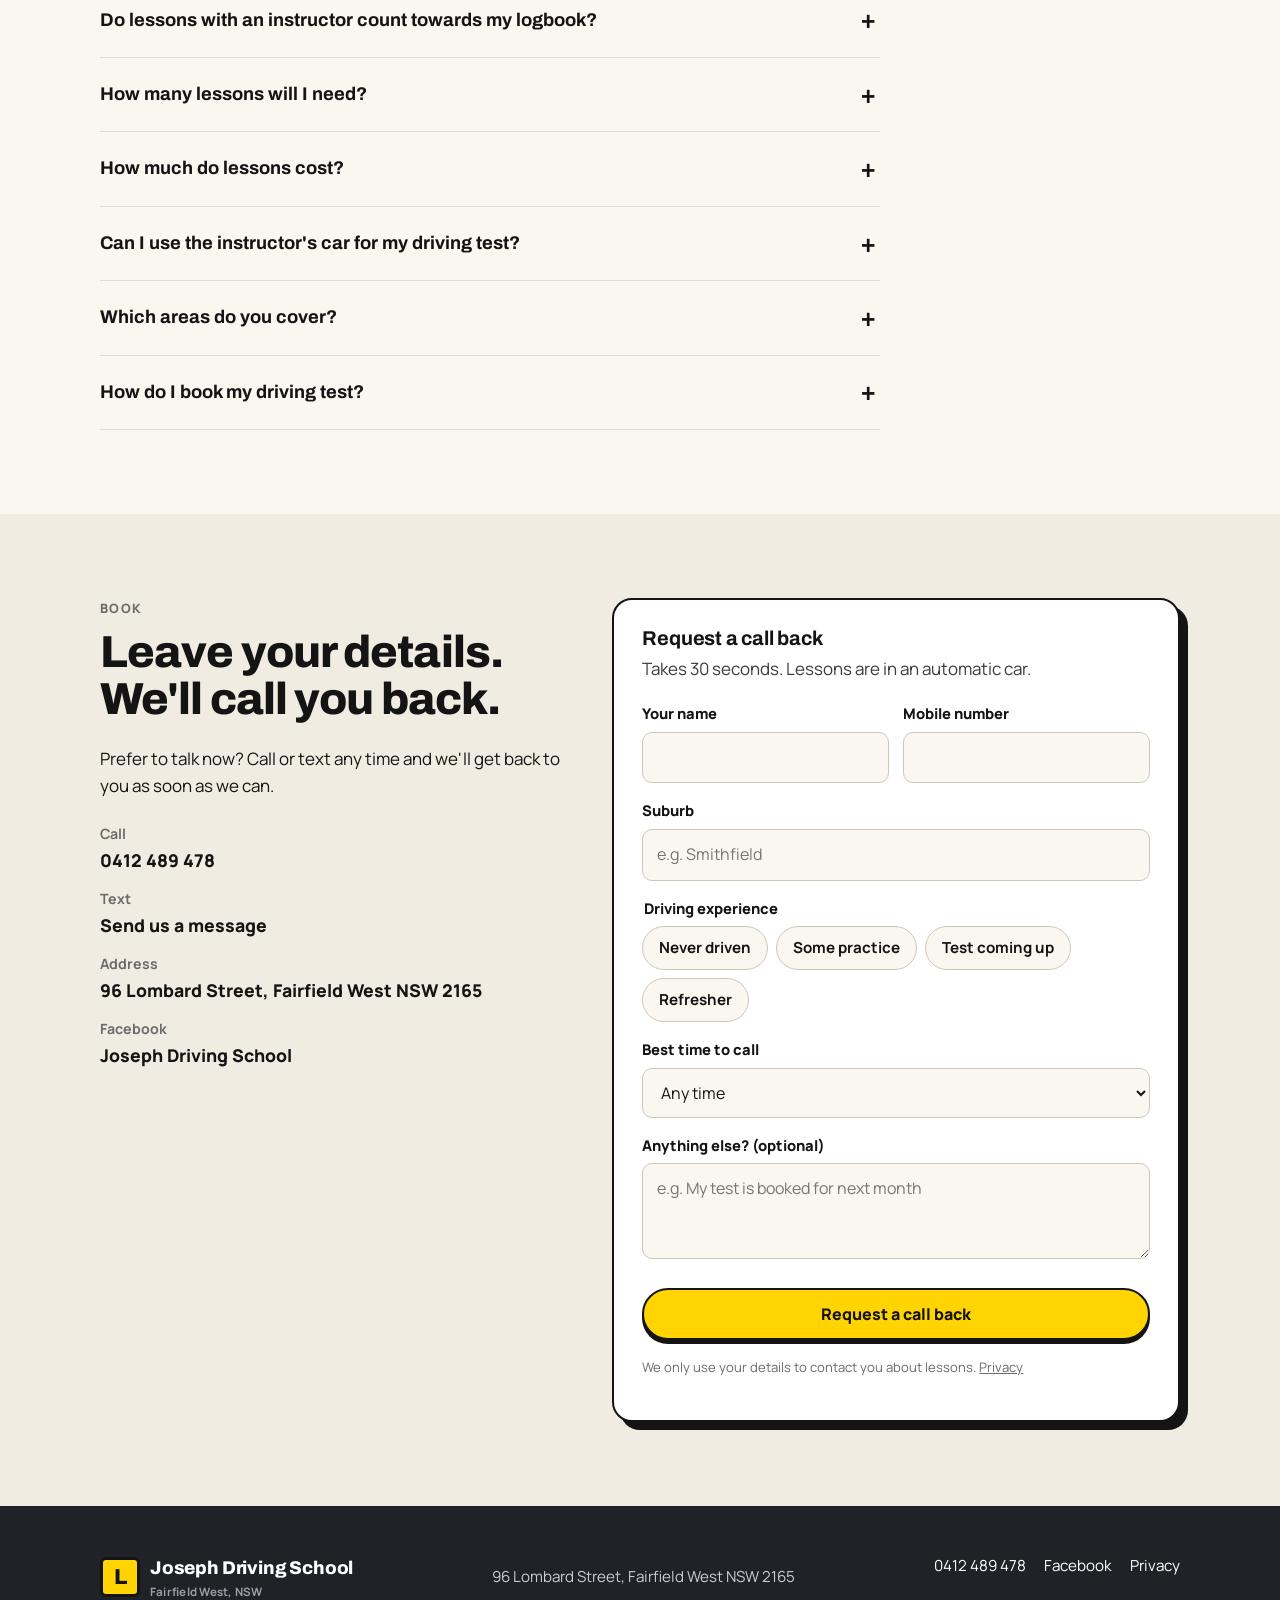
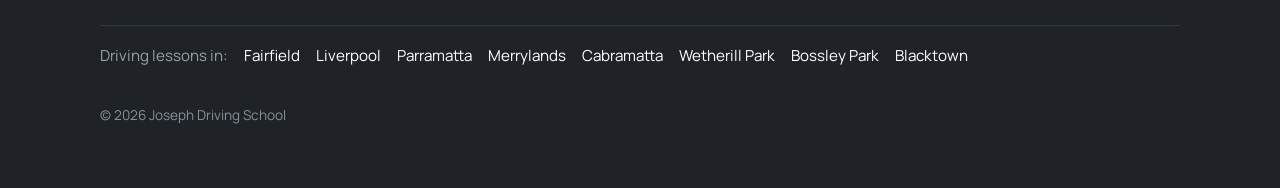
==== commit 7b3d4db1: "Remove car field from call-back form, note automatic car Co-Authored-By: Claude Opus 5.5 <noreply@an" ====
--- a/index.html
+++ b/index.html
@@ -220,7 +220,7 @@
 
         <form id="booking-form" class="form-card" novalidate>
           <h3>Request a call back</h3>
-          <p class="sub">Takes 30 seconds.</p>
+          <p class="sub">Takes 30 seconds. Lessons are in an automatic car.</p>
           <div class="row-2">
             <div class="field">
               <label for="f-name">Your name</label>
@@ -246,24 +246,14 @@
               </div>
             </fieldset>
           </div>
-          <div class="row-2">
-            <div class="field">
-              <label for="f-trans">Car</label>
-              <select id="f-trans" name="transmission">
-                <option value="">Not sure</option>
-                <option>Automatic</option>
-                <option>Manual</option>
-              </select>
-            </div>
-            <div class="field">
-              <label for="f-when">Best time to call</label>
-              <select id="f-when" name="when">
-                <option value="">Any time</option>
-                <option>Morning</option>
-                <option>Afternoon</option>
-                <option>Evening</option>
-              </select>
-            </div>
+          <div class="field">
+            <label for="f-when">Best time to call</label>
+            <select id="f-when" name="when">
+              <option value="">Any time</option>
+              <option>Morning</option>
+              <option>Afternoon</option>
+              <option>Evening</option>
+            </select>
           </div>
           <div class="field">
             <label for="f-msg">Anything else? (optional)</label>
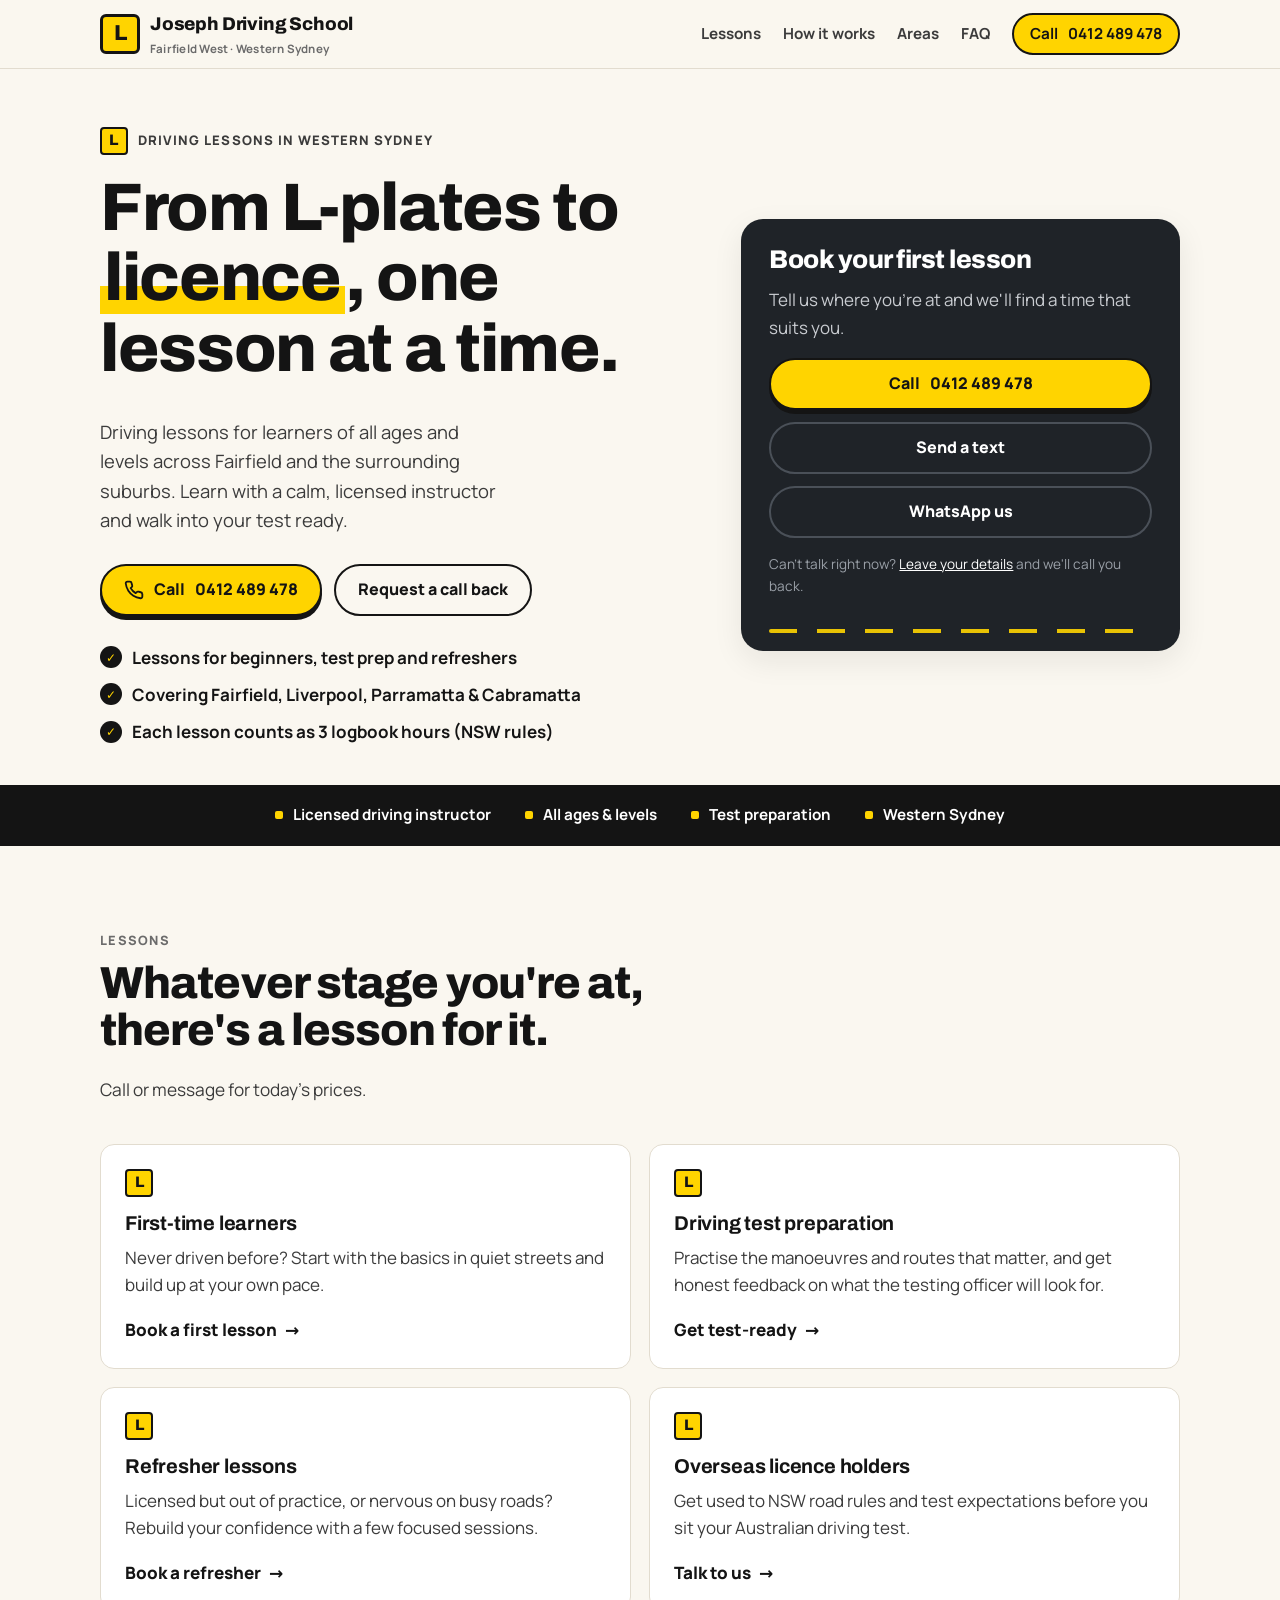
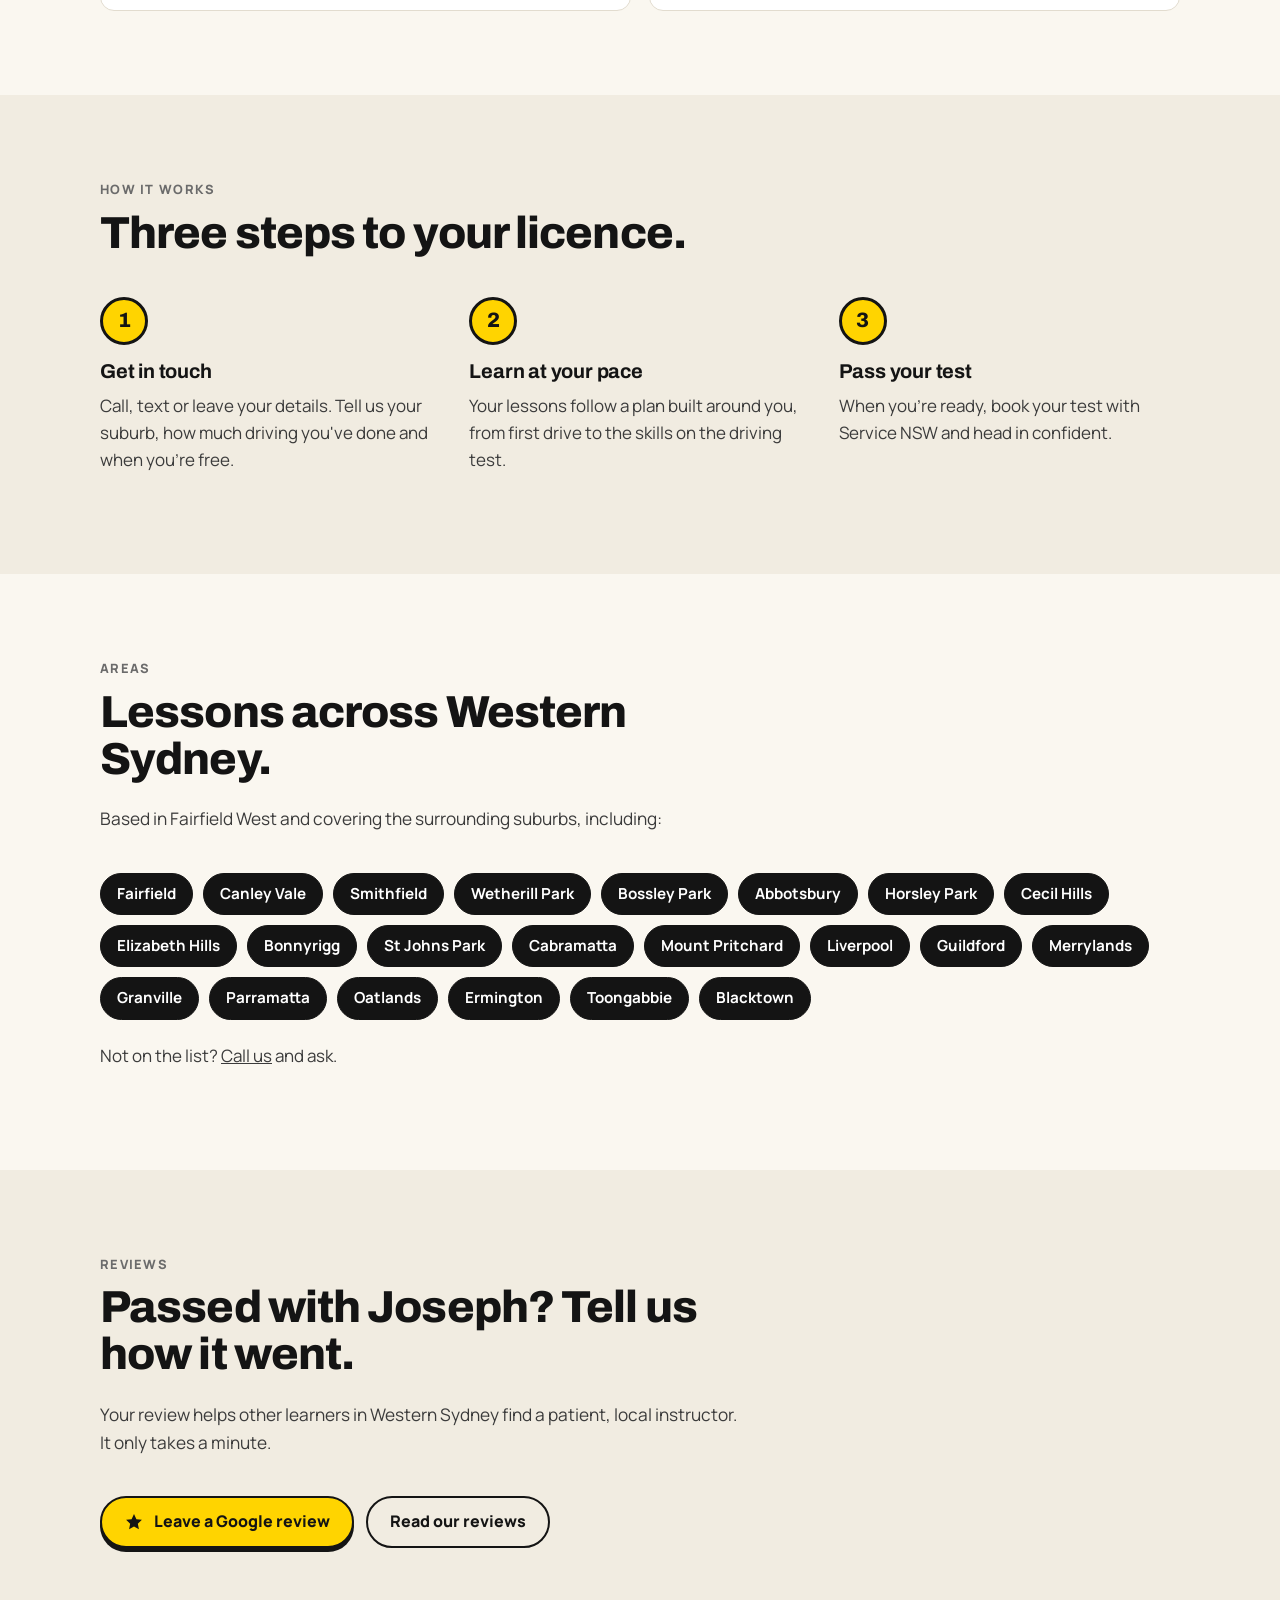
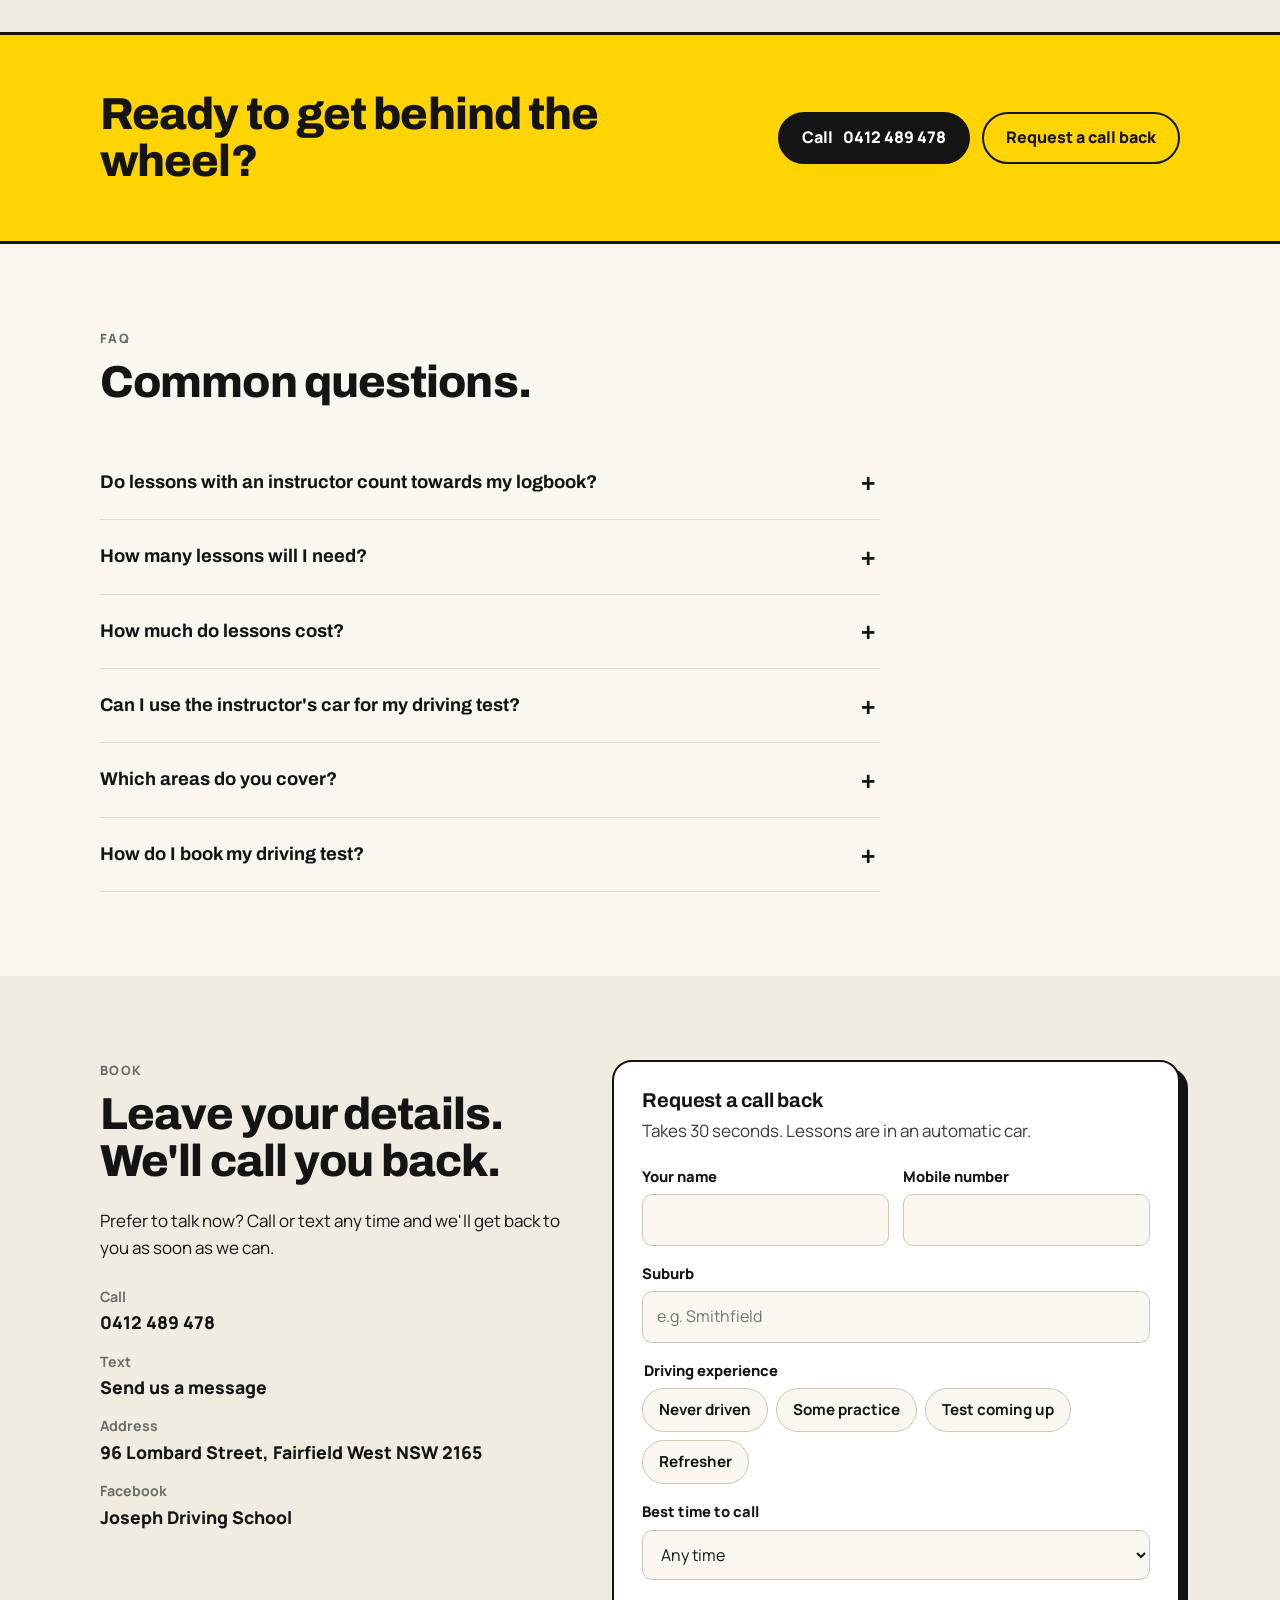
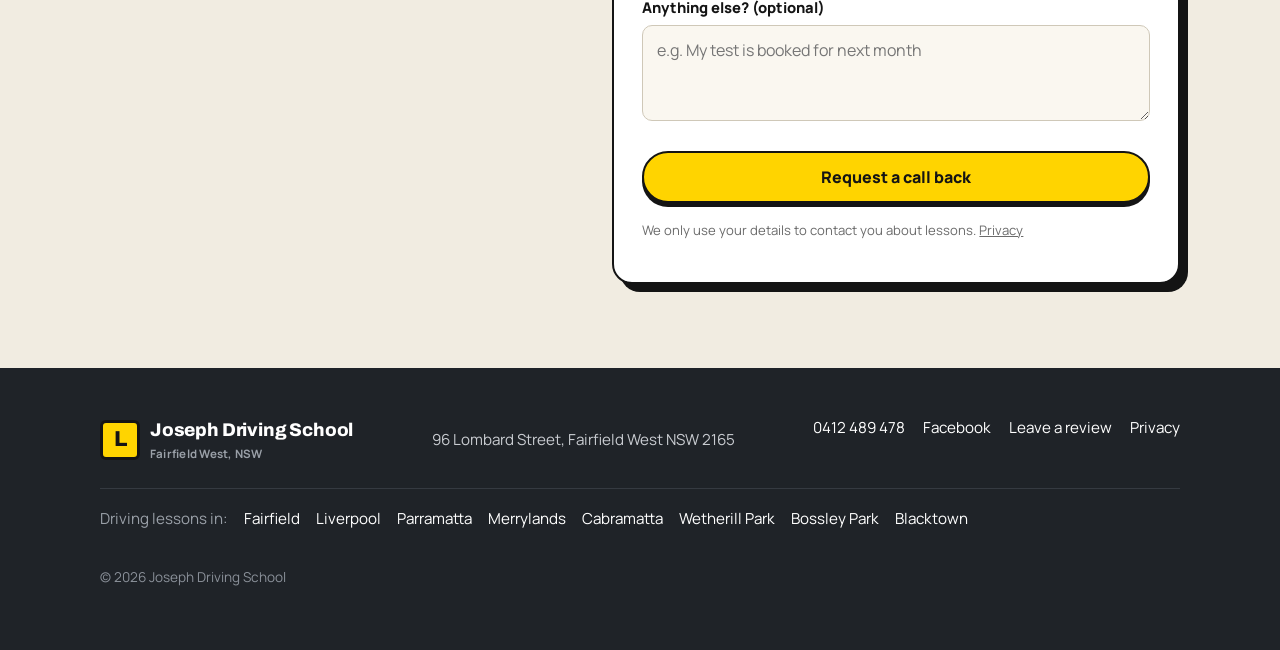
==== commit d1cbd8e1: "Add Leave a review button, footer link and /review short link Co-Authored-By: Claude Opus 5.5 <norep" ====
--- a/index.html
+++ b/index.html
@@ -23,7 +23,7 @@
   <link rel="preload" href="/assets/fonts/archivo-latin-800-normal.woff2" as="font" type="font/woff2" crossorigin>
   <link rel="preload" href="/assets/fonts/manrope-latin-400-normal.woff2" as="font" type="font/woff2" crossorigin>
   <link rel="preload" href="/assets/fonts/manrope-latin-800-normal.woff2" as="font" type="font/woff2" crossorigin>
-  <link rel="stylesheet" href="/assets/styles.css?v=1a8d9fa7">
+  <link rel="stylesheet" href="/assets/styles.css?v=cc1b7464">
   <script type="application/ld+json">[{"@context": "https://schema.org", "@type": "DrivingSchool", "@id": "https://www.josephdrivingschool.com.au/#school", "name": "Joseph Driving School", "url": "https://www.josephdrivingschool.com.au/", "logo": "https://www.josephdrivingschool.com.au/apple-touch-icon.png", "image": "https://www.josephdrivingschool.com.au/og.png", "telephone": "+61412489478", "address": {"@type": "PostalAddress", "streetAddress": "96 Lombard Street", "addressLocality": "Fairfield West", "postalCode": "2165", "addressRegion": "NSW", "addressCountry": "AU"}, "areaServed": [{"@type": "Place", "name": "Fairfield, NSW"}, {"@type": "Place", "name": "Canley Vale, NSW"}, {"@type": "Place", "name": "Smithfield, NSW"}, {"@type": "Place", "name": "Wetherill Park, NSW"}, {"@type": "Place", "name": "Bossley Park, NSW"}, {"@type": "Place", "name": "Abbotsbury, NSW"}, {"@type": "Place", "name": "Horsley Park, NSW"}, {"@type": "Place", "name": "Cecil Hills, NSW"}, {"@type": "Place", "name": "Elizabeth Hills, NSW"}, {"@type": "Place", "name": "Bonnyrigg, NSW"}, {"@type": "Place", "name": "St Johns Park, NSW"}, {"@type": "Place", "name": "Cabramatta, NSW"}, {"@type": "Place", "name": "Mount Pritchard, NSW"}, {"@type": "Place", "name": "Liverpool, NSW"}, {"@type": "Place", "name": "Guildford, NSW"}, {"@type": "Place", "name": "Merrylands, NSW"}, {"@type": "Place", "name": "Granville, NSW"}, {"@type": "Place", "name": "Parramatta, NSW"}, {"@type": "Place", "name": "Oatlands, NSW"}, {"@type": "Place", "name": "Ermington, NSW"}, {"@type": "Place", "name": "Toongabbie, NSW"}, {"@type": "Place", "name": "Blacktown, NSW"}], "sameAs": ["https://www.facebook.com/josephdrivingschool/"], "hasOfferCatalog": {"@type": "OfferCatalog", "name": "Driving lessons", "itemListElement": [{"@type": "Offer", "itemOffered": {"@type": "Service", "name": "Beginner driving lessons"}}, {"@type": "Offer", "itemOffered": {"@type": "Service", "name": "Driving test preparation"}}, {"@type": "Offer", "itemOffered": {"@type": "Service", "name": "Refresher driving lessons"}}, {"@type": "Offer", "itemOffered": {"@type": "Service", "name": "Lessons for overseas licence holders"}}]}}, {"@context": "https://schema.org", "@type": "WebSite", "@id": "https://www.josephdrivingschool.com.au/#website", "name": "Joseph Driving School", "url": "https://www.josephdrivingschool.com.au/", "inLanguage": "en-AU", "publisher": {"@id": "https://www.josephdrivingschool.com.au/#school"}}, {"@context": "https://schema.org", "@type": "FAQPage", "mainEntity": [{"@type": "Question", "name": "Do lessons with an instructor count towards my logbook?", "acceptedAnswer": {"@type": "Answer", "text": "Yes. In NSW, each one-hour lesson with a licensed driving instructor is recorded as three hours in your learner logbook, for up to ten lessons (30 logbook hours)."}}, {"@type": "Question", "name": "How many lessons will I need?", "acceptedAnswer": {"@type": "Answer", "text": "It depends on how much driving you've already done. After your first lesson we'll give you an honest idea of what you need to work on before you're test-ready."}}, {"@type": "Question", "name": "How much do lessons cost?", "acceptedAnswer": {"@type": "Answer", "text": "Call or message us for current prices. We're happy to talk through which lessons suit you."}}, {"@type": "Question", "name": "Can I use the instructor's car for my driving test?", "acceptedAnswer": {"@type": "Answer", "text": "Yes. You can use the instructor's car for your driving test. Let us know your test date when you book and we'll arrange it."}}, {"@type": "Question", "name": "Which areas do you cover?", "acceptedAnswer": {"@type": "Answer", "text": "We're based in Fairfield West and cover nearby suburbs across Western Sydney, including Fairfield, Liverpool, Cabramatta, Merrylands, Parramatta and Blacktown. If you're unsure, give us a call."}}, {"@type": "Question", "name": "How do I book my driving test?", "acceptedAnswer": {"@type": "Answer", "text": "Driving tests are booked through Service NSW. We can help you decide when you're ready to book."}}]}]</script>
 </head>
 <body>
@@ -159,6 +159,23 @@
       </div>
     </section>
 
+    <section id="reviews" class="alt reviews">
+      <div class="wrap">
+        <div class="section-head">
+          <span class="kicker">Reviews</span>
+          <h2>Passed with Joseph? Tell us how it went.</h2>
+          <p>Your review helps other learners in Western Sydney find a patient, local instructor. It only takes a minute.</p>
+        </div>
+        <div class="btn-row">
+          <a class="btn btn-plate" href="/review" rel="noopener" target="_blank" data-action="review">
+            <svg viewBox="0 0 24 24" fill="currentColor" aria-hidden="true"><path d="M12 2.5l2.9 6.1 6.6.8-4.9 4.6 1.3 6.6L12 17.3l-5.9 3.3 1.3-6.6L2.5 9.4l6.6-.8z"/></svg>
+            Leave a Google review
+          </a>
+          <a class="btn btn-ghost" href="https://maps.google.com/?cid=659701147995556274" rel="noopener" target="_blank">Read our reviews</a>
+        </div>
+      </div>
+    </section>
+
     <div class="cta-band">
       <div class="wrap">
         <h2>Ready to get behind the wheel?</h2>
@@ -279,6 +296,7 @@
       <ul class="footer-links">
         <li><a href="tel:+61412489478" data-action="call" data-phone-text>0412 489 478</a></li>
         <li><a href="https://www.facebook.com/josephdrivingschool/" rel="noopener" target="_blank">Facebook</a></li>
+        <li><a href="/review" rel="noopener" target="_blank">Leave a review</a></li>
         <li><a href="/privacy">Privacy</a></li>
       </ul>
       <nav class="footer-areas" aria-label="Areas we cover">
@@ -294,7 +312,7 @@
     <a class="btn btn-ink" href="#book">Call back</a>
   </div>
 
-  <script src="/assets/config.js?v=1a8d9fa7"></script>
-  <script src="/assets/site.js?v=1a8d9fa7" defer></script>
+  <script src="/assets/config.js?v=cc1b7464"></script>
+  <script src="/assets/site.js?v=cc1b7464" defer></script>
 </body>
 </html>
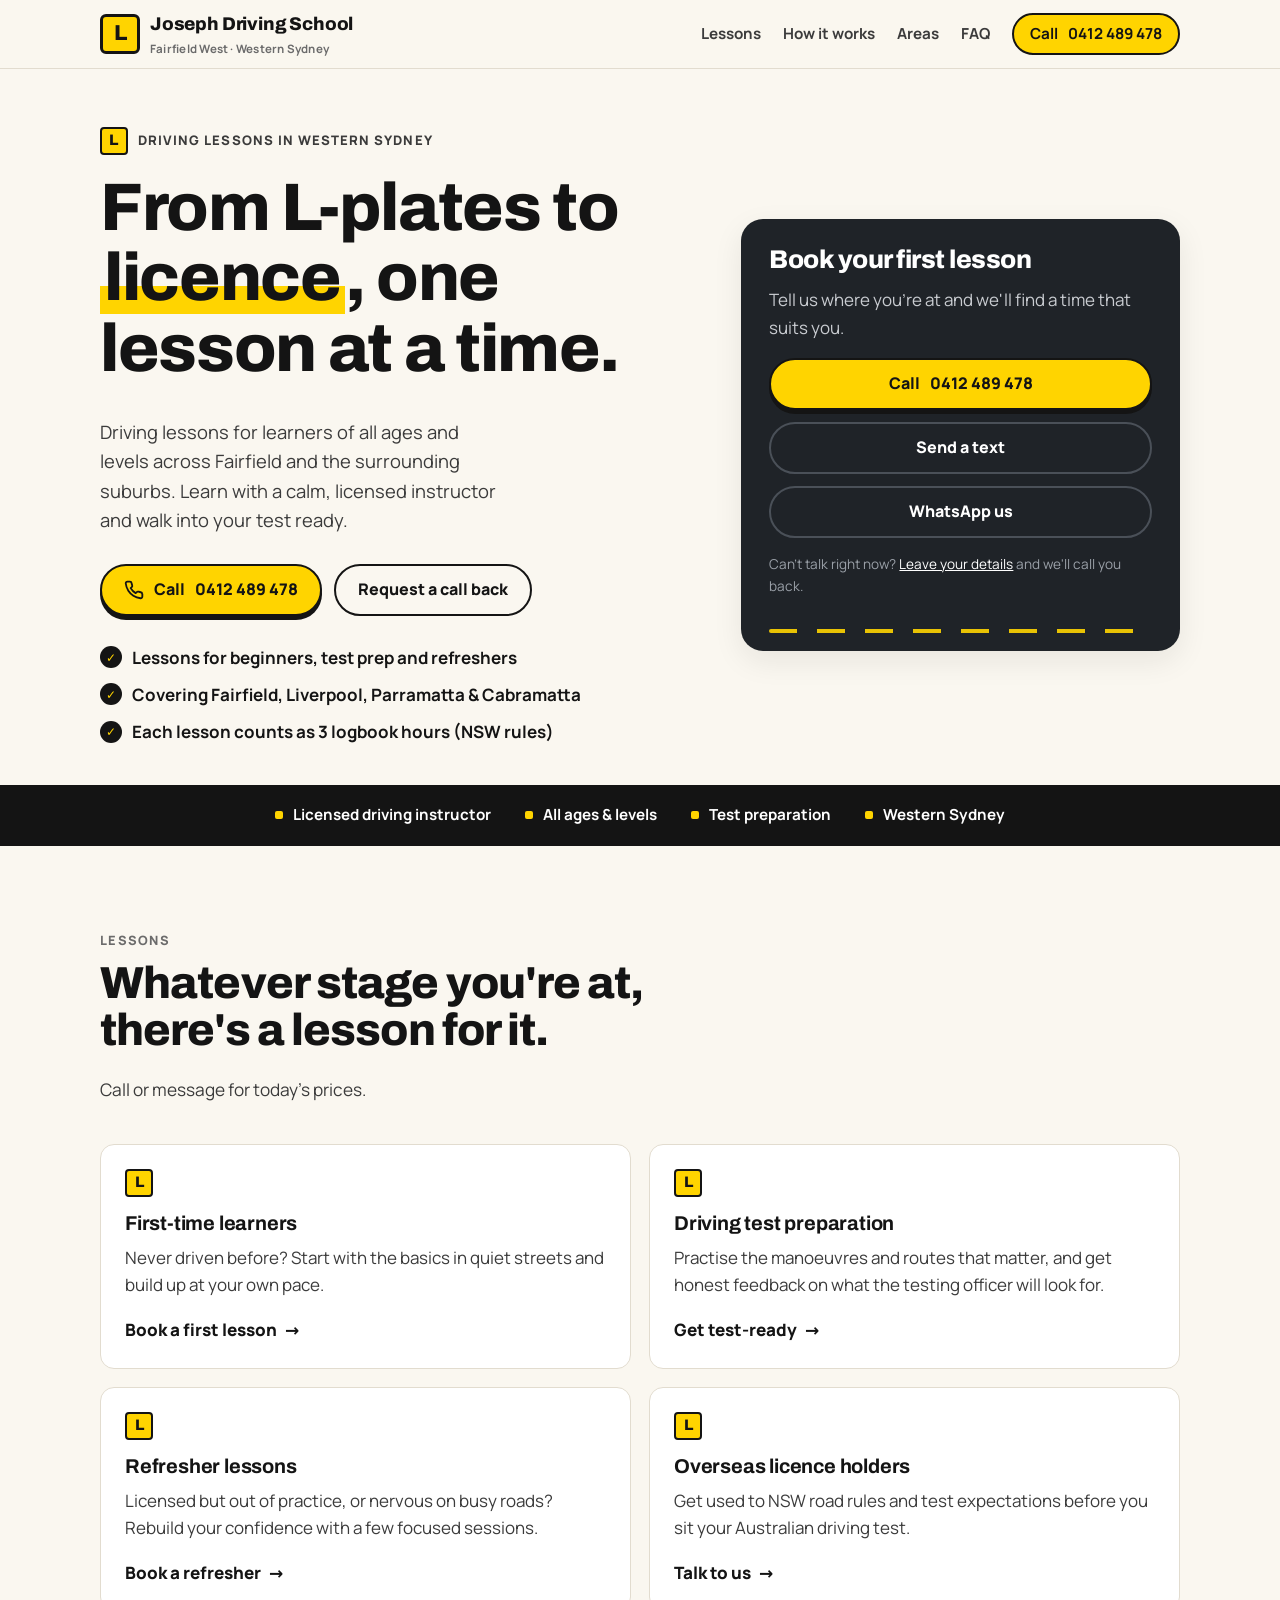
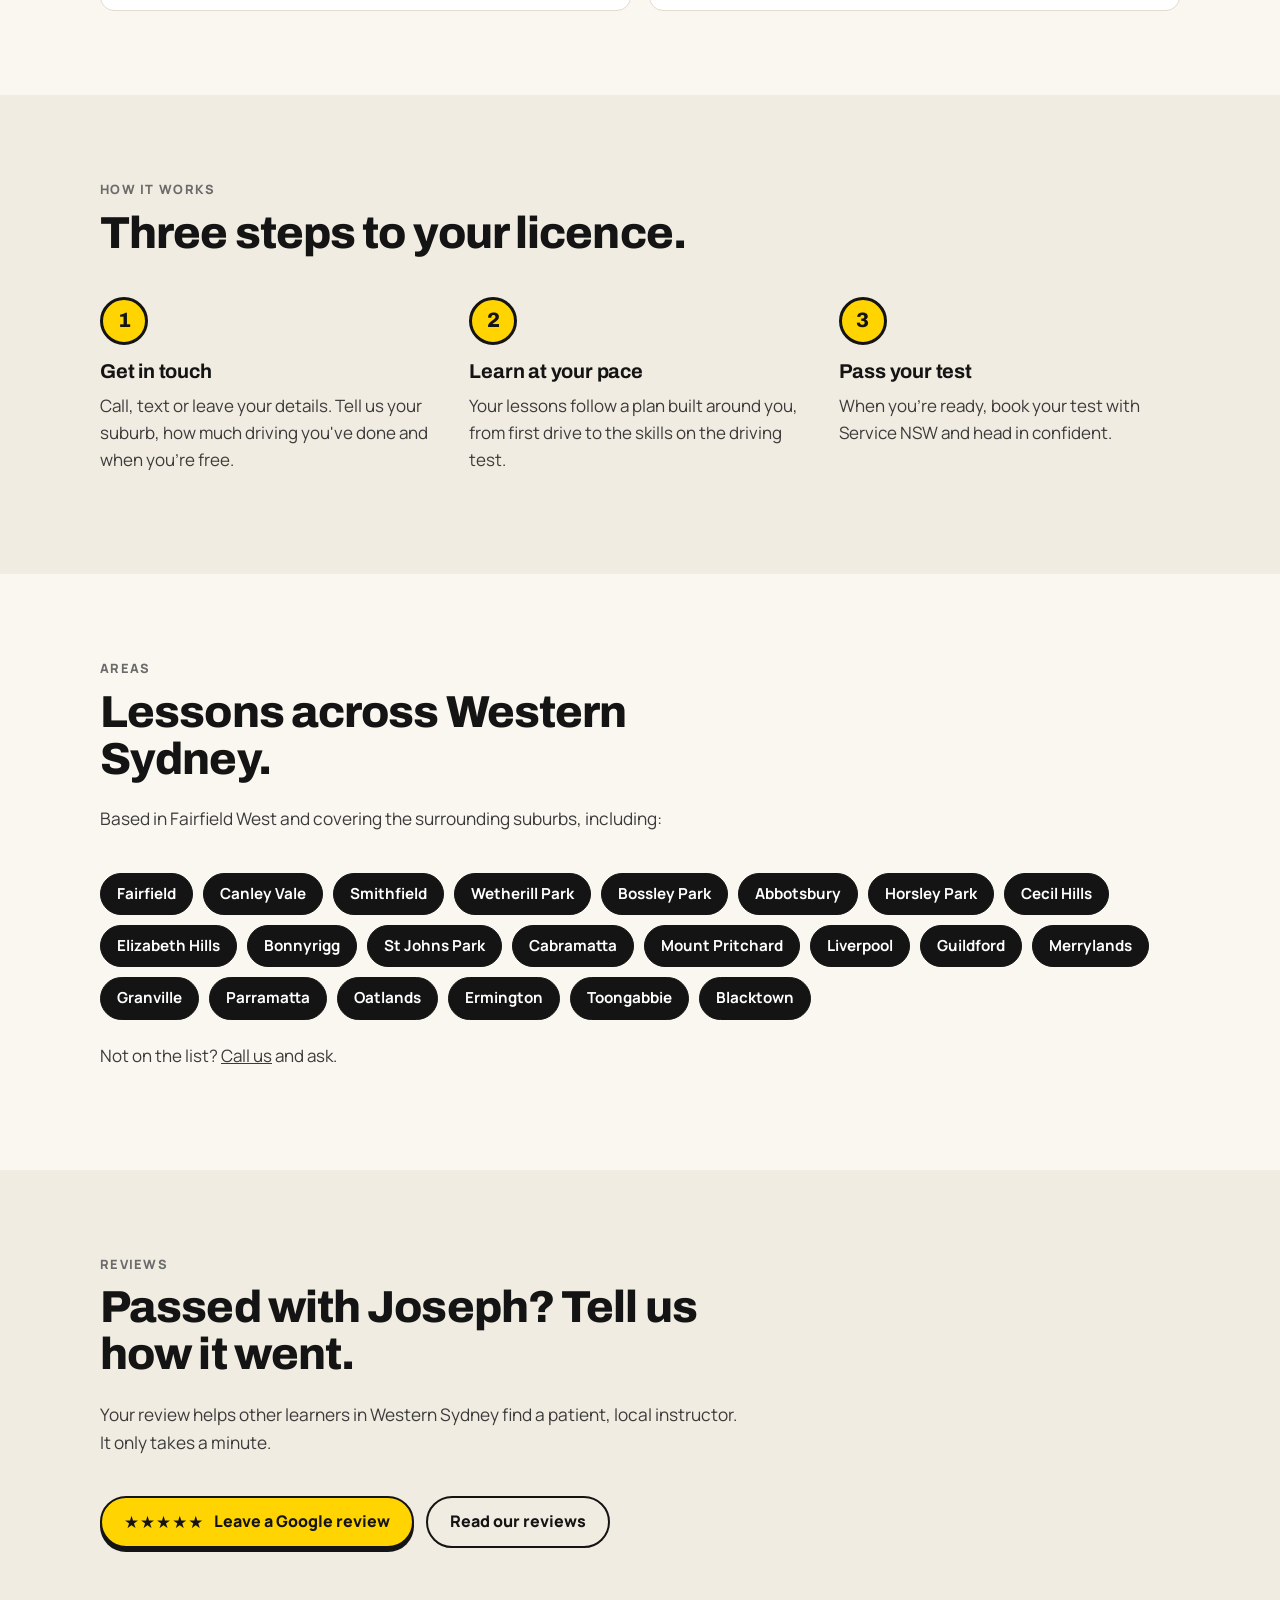
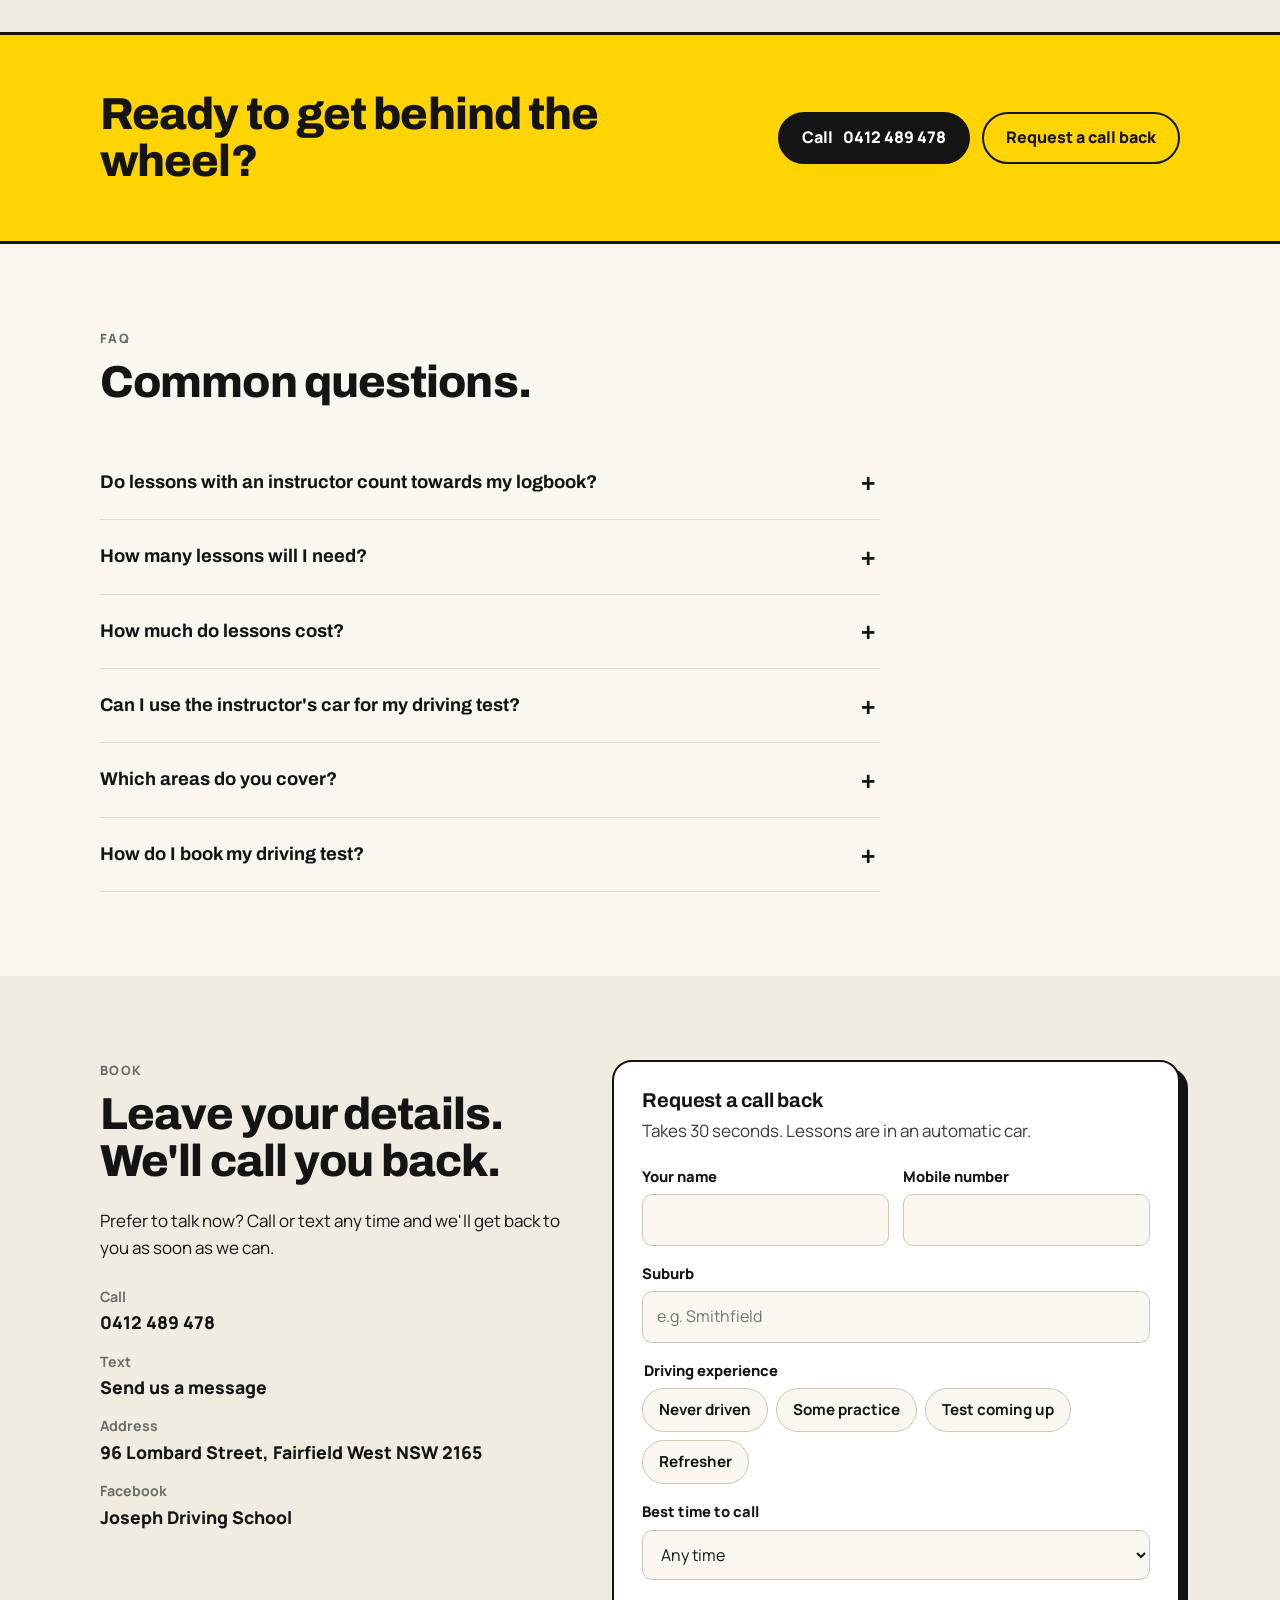
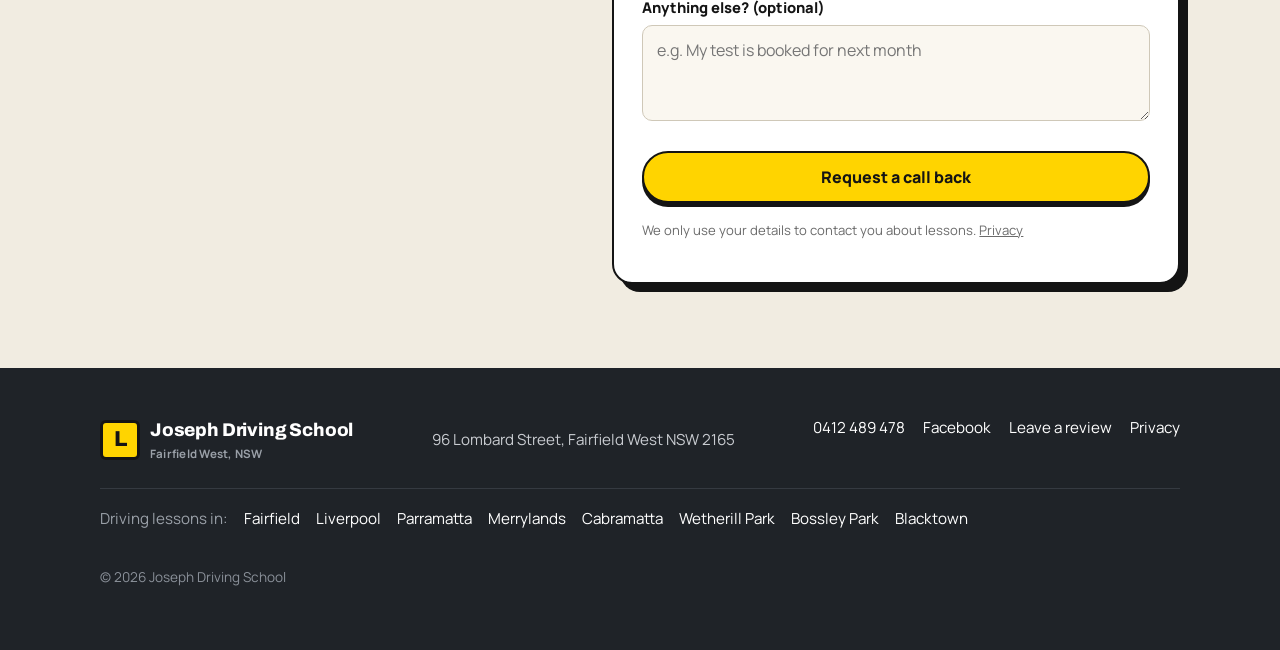
==== commit a6c0ce0d: "Use five stars on the Leave a review button Co-Authored-By: Claude Opus 5.5 <noreply@anthropic.com> " ====
--- a/index.html
+++ b/index.html
@@ -23,7 +23,7 @@
   <link rel="preload" href="/assets/fonts/archivo-latin-800-normal.woff2" as="font" type="font/woff2" crossorigin>
   <link rel="preload" href="/assets/fonts/manrope-latin-400-normal.woff2" as="font" type="font/woff2" crossorigin>
   <link rel="preload" href="/assets/fonts/manrope-latin-800-normal.woff2" as="font" type="font/woff2" crossorigin>
-  <link rel="stylesheet" href="/assets/styles.css?v=cc1b7464">
+  <link rel="stylesheet" href="/assets/styles.css?v=ab236c55">
   <script type="application/ld+json">[{"@context": "https://schema.org", "@type": "DrivingSchool", "@id": "https://www.josephdrivingschool.com.au/#school", "name": "Joseph Driving School", "url": "https://www.josephdrivingschool.com.au/", "logo": "https://www.josephdrivingschool.com.au/apple-touch-icon.png", "image": "https://www.josephdrivingschool.com.au/og.png", "telephone": "+61412489478", "address": {"@type": "PostalAddress", "streetAddress": "96 Lombard Street", "addressLocality": "Fairfield West", "postalCode": "2165", "addressRegion": "NSW", "addressCountry": "AU"}, "areaServed": [{"@type": "Place", "name": "Fairfield, NSW"}, {"@type": "Place", "name": "Canley Vale, NSW"}, {"@type": "Place", "name": "Smithfield, NSW"}, {"@type": "Place", "name": "Wetherill Park, NSW"}, {"@type": "Place", "name": "Bossley Park, NSW"}, {"@type": "Place", "name": "Abbotsbury, NSW"}, {"@type": "Place", "name": "Horsley Park, NSW"}, {"@type": "Place", "name": "Cecil Hills, NSW"}, {"@type": "Place", "name": "Elizabeth Hills, NSW"}, {"@type": "Place", "name": "Bonnyrigg, NSW"}, {"@type": "Place", "name": "St Johns Park, NSW"}, {"@type": "Place", "name": "Cabramatta, NSW"}, {"@type": "Place", "name": "Mount Pritchard, NSW"}, {"@type": "Place", "name": "Liverpool, NSW"}, {"@type": "Place", "name": "Guildford, NSW"}, {"@type": "Place", "name": "Merrylands, NSW"}, {"@type": "Place", "name": "Granville, NSW"}, {"@type": "Place", "name": "Parramatta, NSW"}, {"@type": "Place", "name": "Oatlands, NSW"}, {"@type": "Place", "name": "Ermington, NSW"}, {"@type": "Place", "name": "Toongabbie, NSW"}, {"@type": "Place", "name": "Blacktown, NSW"}], "sameAs": ["https://www.facebook.com/josephdrivingschool/"], "hasOfferCatalog": {"@type": "OfferCatalog", "name": "Driving lessons", "itemListElement": [{"@type": "Offer", "itemOffered": {"@type": "Service", "name": "Beginner driving lessons"}}, {"@type": "Offer", "itemOffered": {"@type": "Service", "name": "Driving test preparation"}}, {"@type": "Offer", "itemOffered": {"@type": "Service", "name": "Refresher driving lessons"}}, {"@type": "Offer", "itemOffered": {"@type": "Service", "name": "Lessons for overseas licence holders"}}]}}, {"@context": "https://schema.org", "@type": "WebSite", "@id": "https://www.josephdrivingschool.com.au/#website", "name": "Joseph Driving School", "url": "https://www.josephdrivingschool.com.au/", "inLanguage": "en-AU", "publisher": {"@id": "https://www.josephdrivingschool.com.au/#school"}}, {"@context": "https://schema.org", "@type": "FAQPage", "mainEntity": [{"@type": "Question", "name": "Do lessons with an instructor count towards my logbook?", "acceptedAnswer": {"@type": "Answer", "text": "Yes. In NSW, each one-hour lesson with a licensed driving instructor is recorded as three hours in your learner logbook, for up to ten lessons (30 logbook hours)."}}, {"@type": "Question", "name": "How many lessons will I need?", "acceptedAnswer": {"@type": "Answer", "text": "It depends on how much driving you've already done. After your first lesson we'll give you an honest idea of what you need to work on before you're test-ready."}}, {"@type": "Question", "name": "How much do lessons cost?", "acceptedAnswer": {"@type": "Answer", "text": "Call or message us for current prices. We're happy to talk through which lessons suit you."}}, {"@type": "Question", "name": "Can I use the instructor's car for my driving test?", "acceptedAnswer": {"@type": "Answer", "text": "Yes. You can use the instructor's car for your driving test. Let us know your test date when you book and we'll arrange it."}}, {"@type": "Question", "name": "Which areas do you cover?", "acceptedAnswer": {"@type": "Answer", "text": "We're based in Fairfield West and cover nearby suburbs across Western Sydney, including Fairfield, Liverpool, Cabramatta, Merrylands, Parramatta and Blacktown. If you're unsure, give us a call."}}, {"@type": "Question", "name": "How do I book my driving test?", "acceptedAnswer": {"@type": "Answer", "text": "Driving tests are booked through Service NSW. We can help you decide when you're ready to book."}}]}]</script>
 </head>
 <body>
@@ -168,7 +168,7 @@
         </div>
         <div class="btn-row">
           <a class="btn btn-plate" href="/review" rel="noopener" target="_blank" data-action="review">
-            <svg viewBox="0 0 24 24" fill="currentColor" aria-hidden="true"><path d="M12 2.5l2.9 6.1 6.6.8-4.9 4.6 1.3 6.6L12 17.3l-5.9 3.3 1.3-6.6L2.5 9.4l6.6-.8z"/></svg>
+            <span class="stars" aria-hidden="true">★★★★★</span>
             Leave a Google review
           </a>
           <a class="btn btn-ghost" href="https://maps.google.com/?cid=659701147995556274" rel="noopener" target="_blank">Read our reviews</a>
@@ -312,7 +312,7 @@
     <a class="btn btn-ink" href="#book">Call back</a>
   </div>
 
-  <script src="/assets/config.js?v=cc1b7464"></script>
-  <script src="/assets/site.js?v=cc1b7464" defer></script>
+  <script src="/assets/config.js?v=ab236c55"></script>
+  <script src="/assets/site.js?v=ab236c55" defer></script>
 </body>
 </html>
--- a/assets/styles.css
+++ b/assets/styles.css
@@ -362,3 +362,5 @@
 
 /* Four lesson cards: 2 x 2 on desktop */
 @media (min-width: 901px) { .cards.cards-2x2 { grid-template-columns: repeat(2, 1fr); } }
+
+.stars { letter-spacing: 1px; font-size: 1.05em; line-height: 1; }
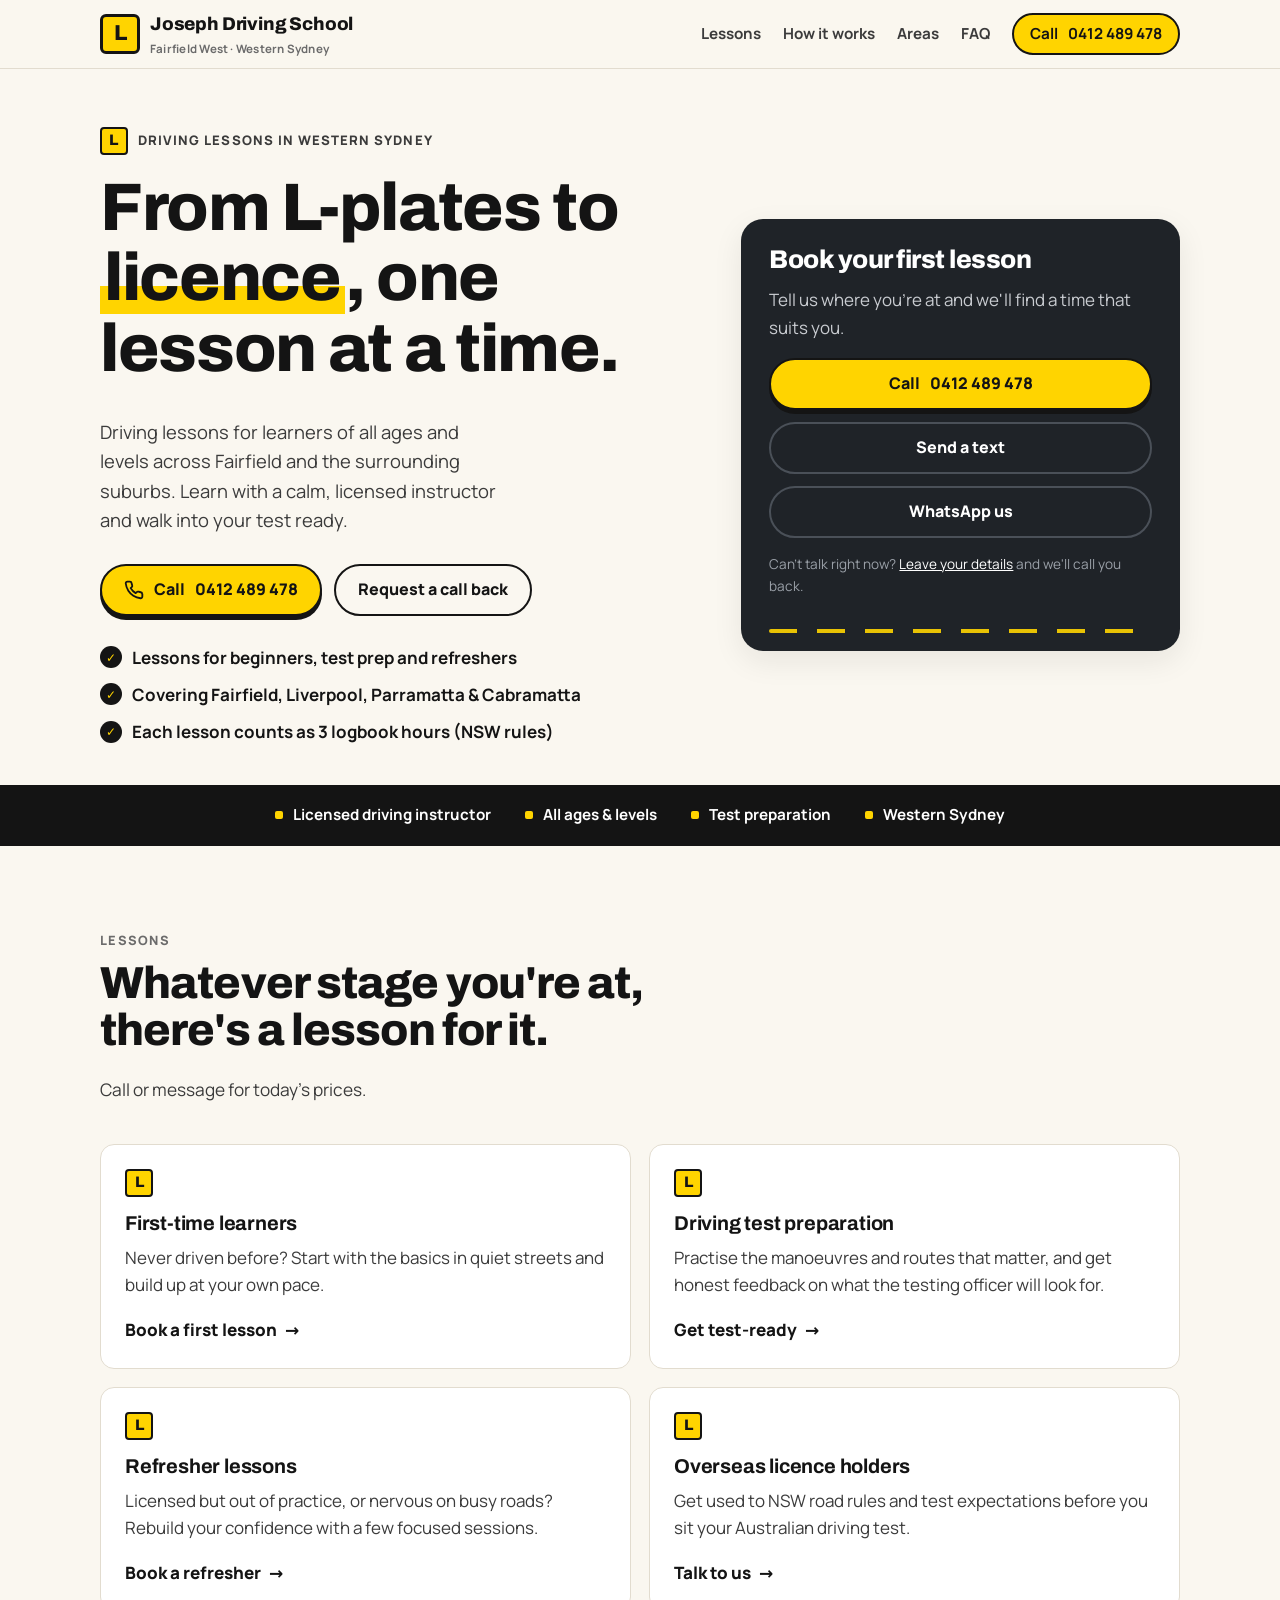
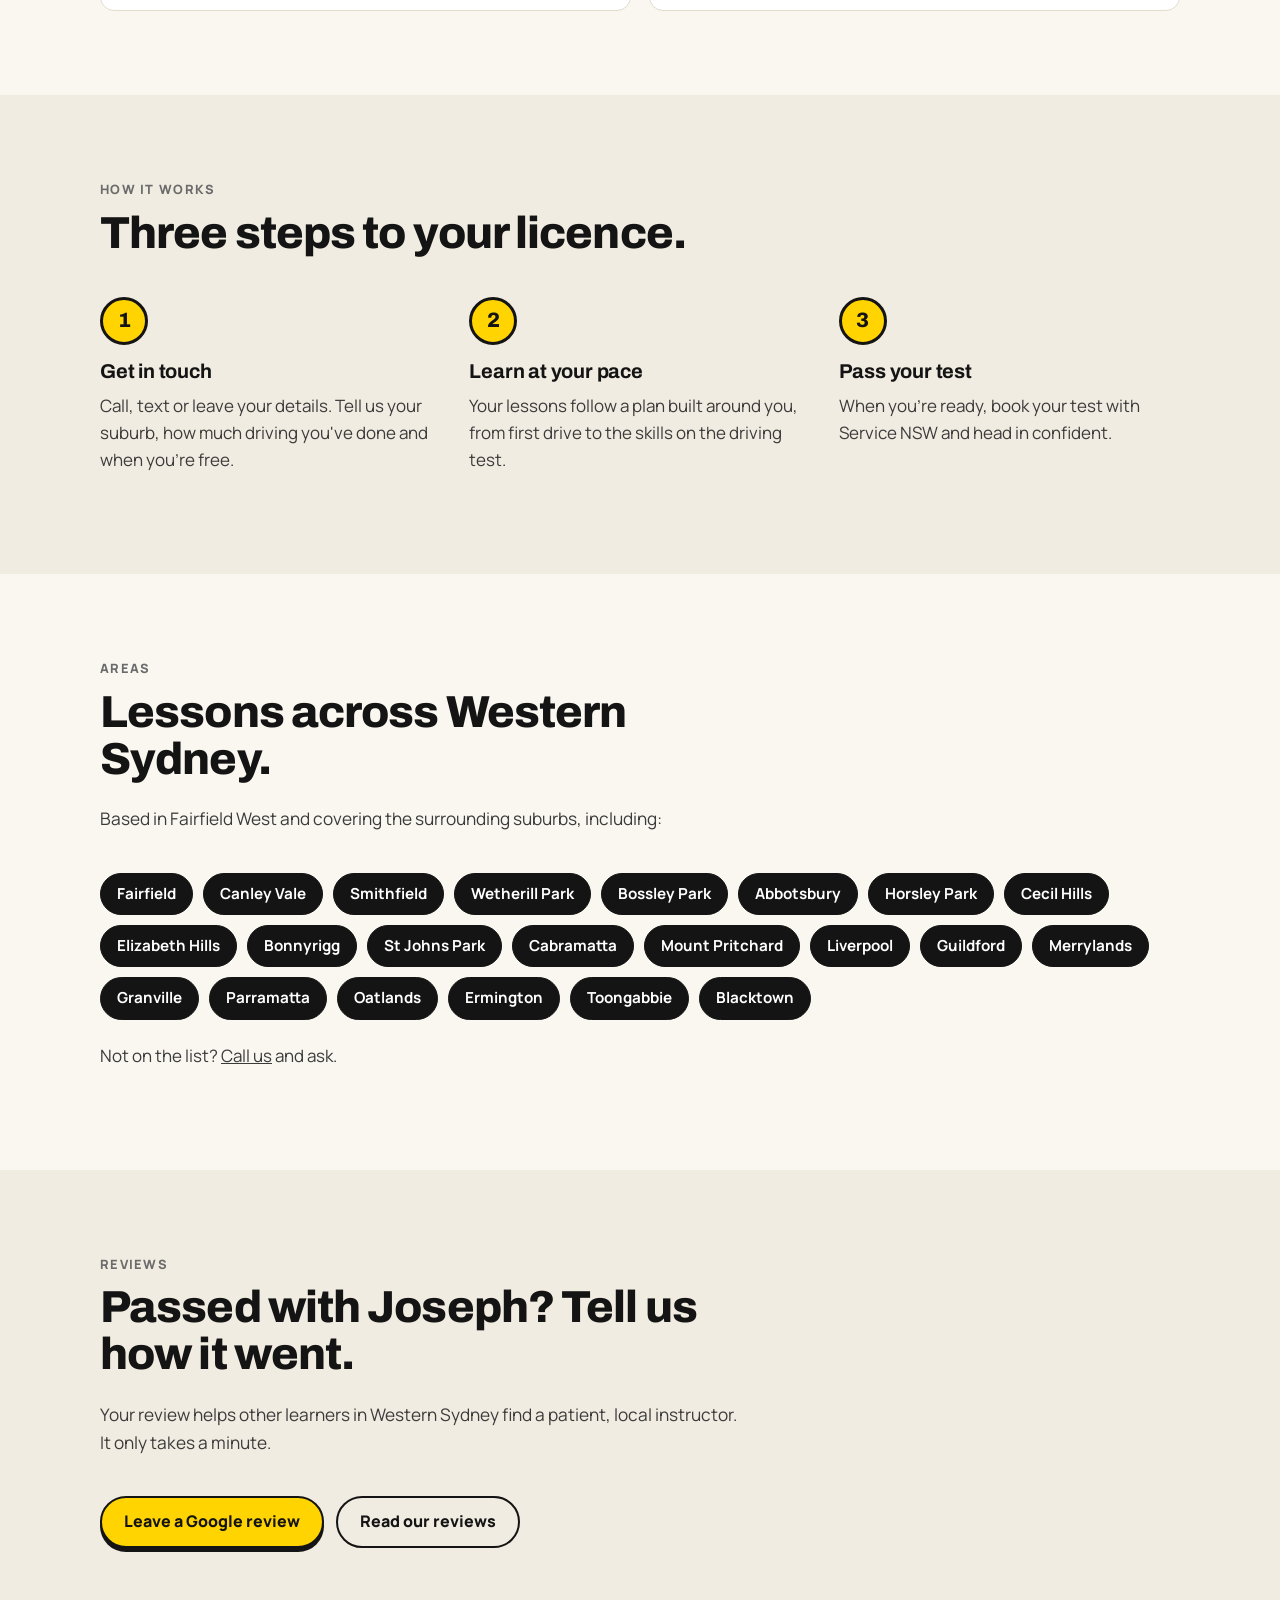
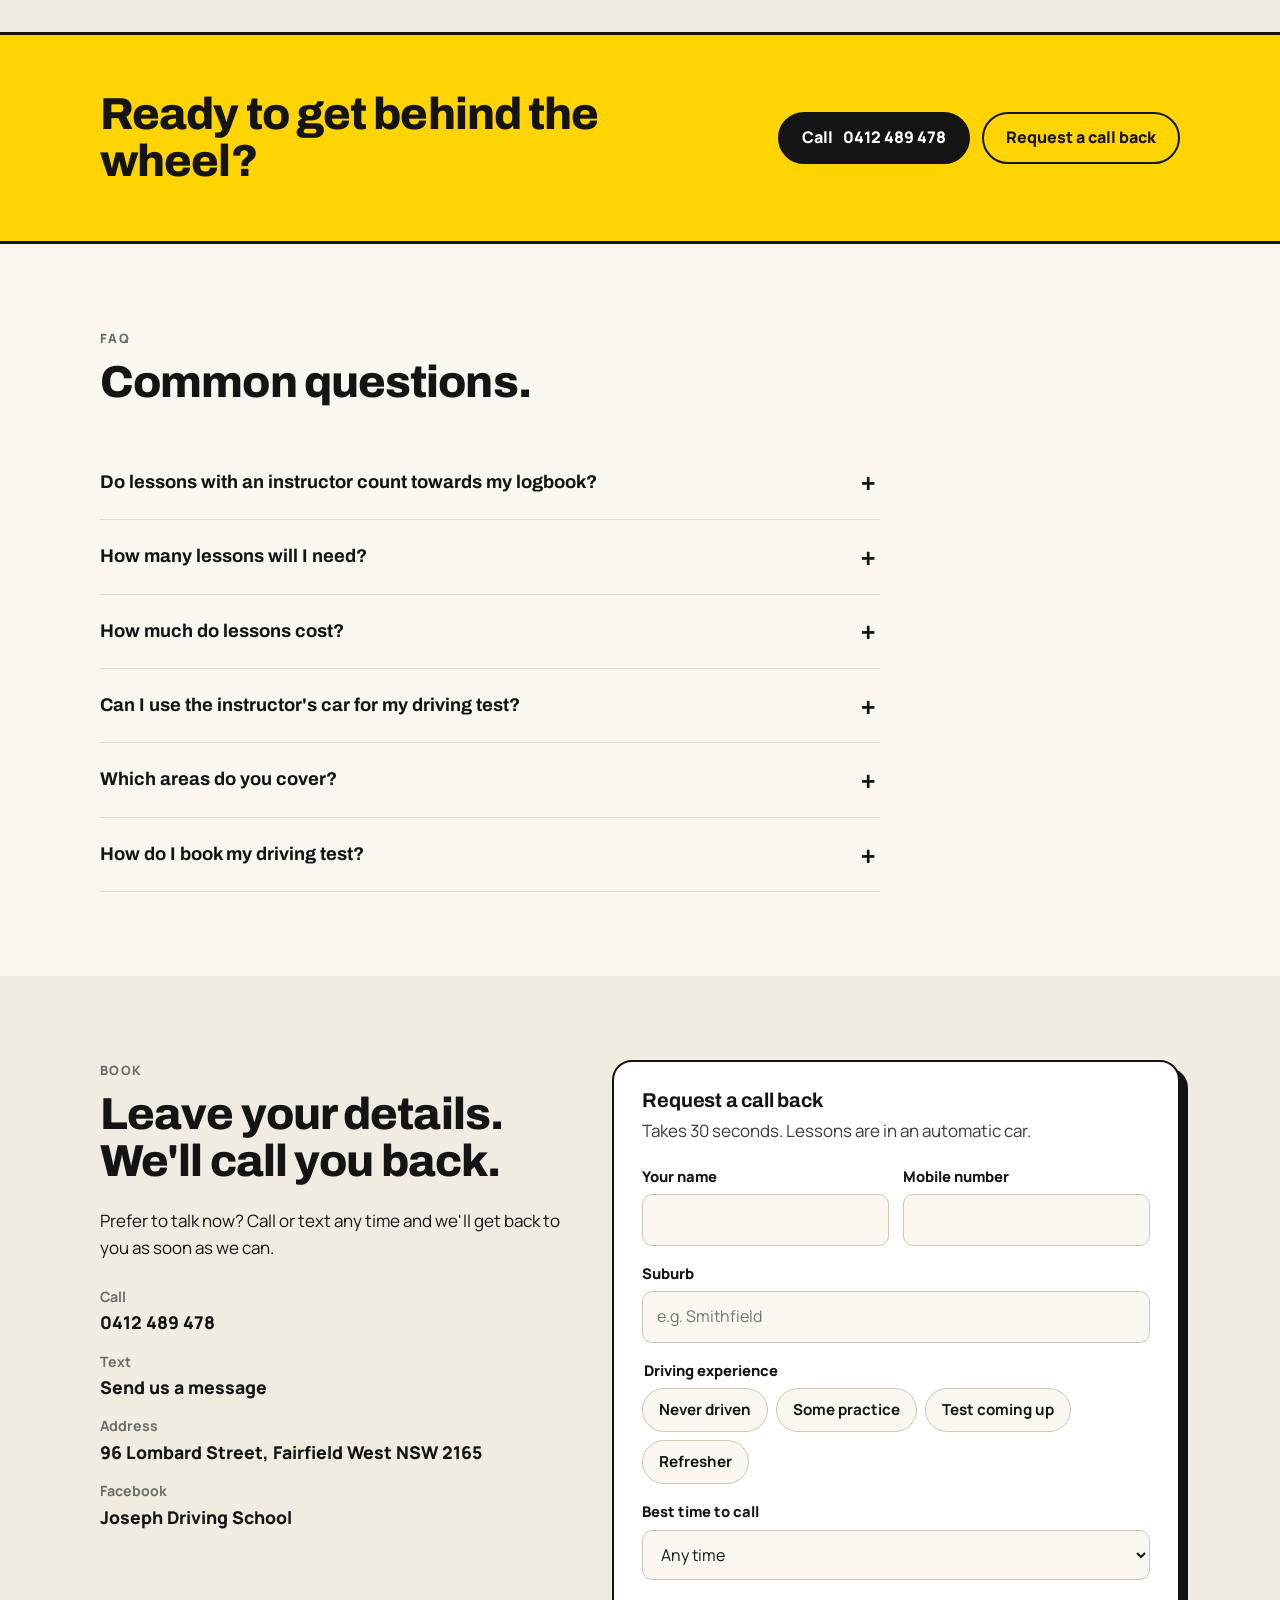
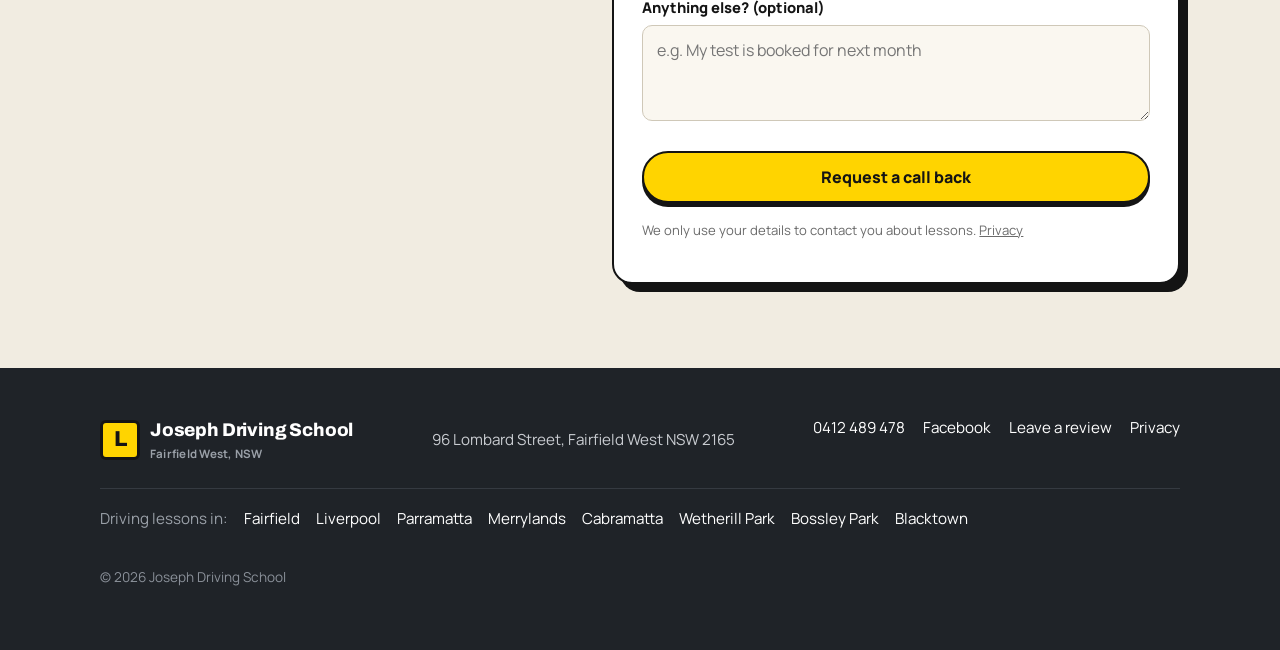
==== commit a60b2548: "Remove stars from the Leave a review button Co-Authored-By: Claude Opus 5.5 <noreply@anthropic.com> " ====
--- a/index.html
+++ b/index.html
@@ -23,7 +23,7 @@
   <link rel="preload" href="/assets/fonts/archivo-latin-800-normal.woff2" as="font" type="font/woff2" crossorigin>
   <link rel="preload" href="/assets/fonts/manrope-latin-400-normal.woff2" as="font" type="font/woff2" crossorigin>
   <link rel="preload" href="/assets/fonts/manrope-latin-800-normal.woff2" as="font" type="font/woff2" crossorigin>
-  <link rel="stylesheet" href="/assets/styles.css?v=ab236c55">
+  <link rel="stylesheet" href="/assets/styles.css?v=daddd131">
   <script type="application/ld+json">[{"@context": "https://schema.org", "@type": "DrivingSchool", "@id": "https://www.josephdrivingschool.com.au/#school", "name": "Joseph Driving School", "url": "https://www.josephdrivingschool.com.au/", "logo": "https://www.josephdrivingschool.com.au/apple-touch-icon.png", "image": "https://www.josephdrivingschool.com.au/og.png", "telephone": "+61412489478", "address": {"@type": "PostalAddress", "streetAddress": "96 Lombard Street", "addressLocality": "Fairfield West", "postalCode": "2165", "addressRegion": "NSW", "addressCountry": "AU"}, "areaServed": [{"@type": "Place", "name": "Fairfield, NSW"}, {"@type": "Place", "name": "Canley Vale, NSW"}, {"@type": "Place", "name": "Smithfield, NSW"}, {"@type": "Place", "name": "Wetherill Park, NSW"}, {"@type": "Place", "name": "Bossley Park, NSW"}, {"@type": "Place", "name": "Abbotsbury, NSW"}, {"@type": "Place", "name": "Horsley Park, NSW"}, {"@type": "Place", "name": "Cecil Hills, NSW"}, {"@type": "Place", "name": "Elizabeth Hills, NSW"}, {"@type": "Place", "name": "Bonnyrigg, NSW"}, {"@type": "Place", "name": "St Johns Park, NSW"}, {"@type": "Place", "name": "Cabramatta, NSW"}, {"@type": "Place", "name": "Mount Pritchard, NSW"}, {"@type": "Place", "name": "Liverpool, NSW"}, {"@type": "Place", "name": "Guildford, NSW"}, {"@type": "Place", "name": "Merrylands, NSW"}, {"@type": "Place", "name": "Granville, NSW"}, {"@type": "Place", "name": "Parramatta, NSW"}, {"@type": "Place", "name": "Oatlands, NSW"}, {"@type": "Place", "name": "Ermington, NSW"}, {"@type": "Place", "name": "Toongabbie, NSW"}, {"@type": "Place", "name": "Blacktown, NSW"}], "sameAs": ["https://www.facebook.com/josephdrivingschool/"], "hasOfferCatalog": {"@type": "OfferCatalog", "name": "Driving lessons", "itemListElement": [{"@type": "Offer", "itemOffered": {"@type": "Service", "name": "Beginner driving lessons"}}, {"@type": "Offer", "itemOffered": {"@type": "Service", "name": "Driving test preparation"}}, {"@type": "Offer", "itemOffered": {"@type": "Service", "name": "Refresher driving lessons"}}, {"@type": "Offer", "itemOffered": {"@type": "Service", "name": "Lessons for overseas licence holders"}}]}}, {"@context": "https://schema.org", "@type": "WebSite", "@id": "https://www.josephdrivingschool.com.au/#website", "name": "Joseph Driving School", "url": "https://www.josephdrivingschool.com.au/", "inLanguage": "en-AU", "publisher": {"@id": "https://www.josephdrivingschool.com.au/#school"}}, {"@context": "https://schema.org", "@type": "FAQPage", "mainEntity": [{"@type": "Question", "name": "Do lessons with an instructor count towards my logbook?", "acceptedAnswer": {"@type": "Answer", "text": "Yes. In NSW, each one-hour lesson with a licensed driving instructor is recorded as three hours in your learner logbook, for up to ten lessons (30 logbook hours)."}}, {"@type": "Question", "name": "How many lessons will I need?", "acceptedAnswer": {"@type": "Answer", "text": "It depends on how much driving you've already done. After your first lesson we'll give you an honest idea of what you need to work on before you're test-ready."}}, {"@type": "Question", "name": "How much do lessons cost?", "acceptedAnswer": {"@type": "Answer", "text": "Call or message us for current prices. We're happy to talk through which lessons suit you."}}, {"@type": "Question", "name": "Can I use the instructor's car for my driving test?", "acceptedAnswer": {"@type": "Answer", "text": "Yes. You can use the instructor's car for your driving test. Let us know your test date when you book and we'll arrange it."}}, {"@type": "Question", "name": "Which areas do you cover?", "acceptedAnswer": {"@type": "Answer", "text": "We're based in Fairfield West and cover nearby suburbs across Western Sydney, including Fairfield, Liverpool, Cabramatta, Merrylands, Parramatta and Blacktown. If you're unsure, give us a call."}}, {"@type": "Question", "name": "How do I book my driving test?", "acceptedAnswer": {"@type": "Answer", "text": "Driving tests are booked through Service NSW. We can help you decide when you're ready to book."}}]}]</script>
 </head>
 <body>
@@ -168,7 +168,6 @@
         </div>
         <div class="btn-row">
           <a class="btn btn-plate" href="/review" rel="noopener" target="_blank" data-action="review">
-            <span class="stars" aria-hidden="true">★★★★★</span>
             Leave a Google review
           </a>
           <a class="btn btn-ghost" href="https://maps.google.com/?cid=659701147995556274" rel="noopener" target="_blank">Read our reviews</a>
@@ -312,7 +311,7 @@
     <a class="btn btn-ink" href="#book">Call back</a>
   </div>
 
-  <script src="/assets/config.js?v=ab236c55"></script>
-  <script src="/assets/site.js?v=ab236c55" defer></script>
+  <script src="/assets/config.js?v=daddd131"></script>
+  <script src="/assets/site.js?v=daddd131" defer></script>
 </body>
 </html>
--- a/assets/styles.css
+++ b/assets/styles.css
@@ -363,4 +363,3 @@
 /* Four lesson cards: 2 x 2 on desktop */
 @media (min-width: 901px) { .cards.cards-2x2 { grid-template-columns: repeat(2, 1fr); } }
 
-.stars { letter-spacing: 1px; font-size: 1.05em; line-height: 1; }
